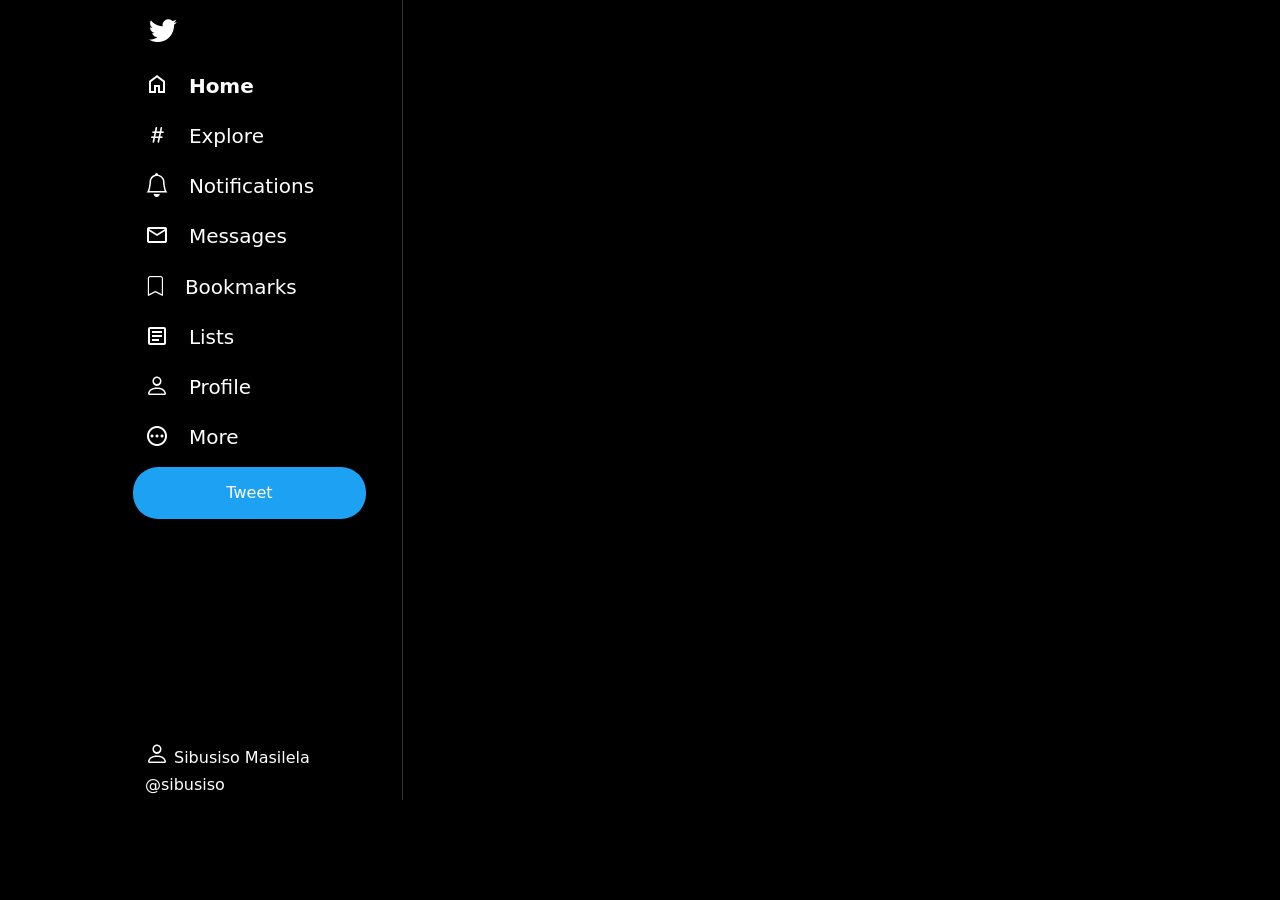
==== index.html @ d51c91fc "started with the header section" ====
<!doctype html>
<html lang="en">
  <head>
    <meta charset="UTF-8" />
    <meta name="viewport" content="width=device-width, initial-scale=1.0" />
    <title>Twitter Landing Page</title>
    <link
      href="https://cdn.jsdelivr.net/npm/bootstrap@5.3.8/dist/css/bootstrap.min.css"
      rel="stylesheet"
      integrity="sha384-sRIl4kxILFvY47J16cr9ZwB07vP4J8+LH7qKQnuqkuIAvNWLzeN8tE5YBujZqJLB"
      crossorigin="anonymous"
    />
    <link
      rel="stylesheet"
      href="https://cdn.jsdelivr.net/npm/bootstrap-icons@1.13.1/font/bootstrap-icons.min.css"
    />
    <link
      rel="stylesheet"
      href="https://fonts.googleapis.com/css2?family=Material+Symbols+Outlined:opsz,wght,FILL,GRAD@20..48,100..700,0..1,-50..200"
    />
    <link rel="stylesheet" href="styles.css" />
  </head>
  <body>
    <header class="d-flex flex-column align-items-end justify-content-between">
      <div class="side-bar-links">
        <div class="logo">
          <div class="logo-item px-3"><i class="fs-3 bi bi-twitter"></i></div>
        </div>
        <div class="sidebar-item">
          <span class="item fw-bold fs-5">
            <span class="material-symbols-outlined"> home </span>
            Home</span
          >
        </div>
        <div class="sidebar-item">
          <span class="item fs-5 fw-medium">
            <i class="fs-4 bi bi-hash"></i> Explore</span
          >
        </div>
        <div class="sidebar-item">
          <span class="item fs-5 fw-medium">
            <i class="fs-4 bi bi-bell"></i>
            Notifications</span
          >
        </div>
        <div class="sidebar-item">
          <span class="item fs-5 fw-medium">
            <span class="material-symbols-outlined"> mail </span> Messages</span
          >
        </div>
        <div class="sidebar-item">
          <span class="item fs-5 fw-medium">
            <i class="fs-5 bi bi-bookmark"></i>
            Bookmarks</span
          >
        </div>
        <div class="sidebar-item">
          <span class="item fs-5 fw-medium">
            <span class="material-symbols-outlined"> article </span> Lists</span
          >
        </div>
        <div class="sidebar-item">
          <span class="item fs-5 fw-medium">
            <i class="fs-4 bi bi-person"></i> Profile</span
          >
        </div>
        <div class="sidebar-item">
          <span class="item fs-5 fw-medium">
            <span class="material-symbols-outlined"> pending </span> More</span
          >
        </div>
        <div class="tweet d-flex align-items-center justify-content-center">
          <span class="fs-6 fw-medium">Tweet</span>
        </div>
      </div>
      <div class="profile">
        <div class="sidebar-footer d-flex flex-column mb-3">
          <span><i class="fs-4 bi bi-person"></i> Sibusiso Masilela</span>
          <p>@sibusiso</p>
        </div>
      </div>
    </header>
  </body>
</html>
---- styles.css ----
* {
  margin: 0;
  padding: 0;
  background-color: black;
  color: white;
}

header {
  width: 402.9px;
  height: 800px;
  border-right: 1px solid #2f3336;
  position: fixed;
  padding: 10px;
}

.logo {
  width: 259px;
}

.logo-item {
  height: 50.4px;
  width: 50.4px;
}

.side-bar-links {
  width: 259px;
}

.sidebar-item {
  height: 50.25px;
  display: flex;
  align-items: center;
}

.item {
  display: flex;
  align-items: center;
  gap: 20px;
  padding: 12px;
}

.material-symbols-outlined {
  height: 26.25px;
}

.tweet {
  height: 52px;
  width: 233.1px;
  background-color: rgb(29, 161, 242);
  color: white;
  border-radius: 25px;
  margin-top: 5px;
}

.tweet span {
  background-color: rgb(29, 161, 242);
}
.profile {
  width: 259px;
  height: 65.26px;
  padding: 12px;
}

.siderbar-footer {
  height: 50px;
  width: 259px;
}
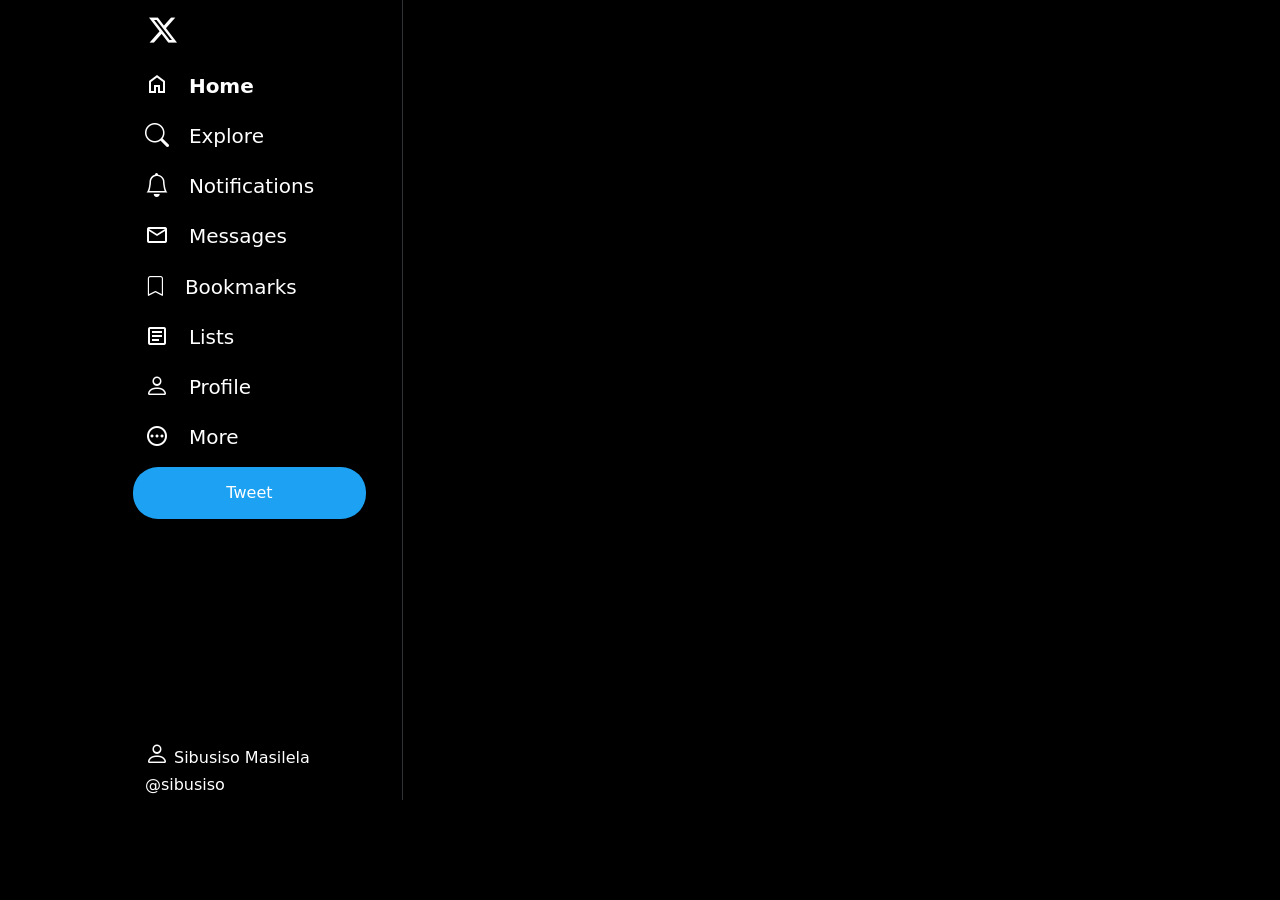
==== commit 1648186e: "added new icons" ====
--- a/index.html
+++ b/index.html
@@ -24,7 +24,7 @@
     <header class="d-flex flex-column align-items-end justify-content-between">
       <div class="side-bar-links">
         <div class="logo">
-          <div class="logo-item px-3"><i class="fs-3 bi bi-twitter"></i></div>
+          <div class="logo-item px-3"><i class="fs-3 bi bi-twitter-x"></i></i></div>
         </div>
         <div class="sidebar-item">
           <span class="item fw-bold fs-5">
@@ -34,7 +34,7 @@
         </div>
         <div class="sidebar-item">
           <span class="item fs-5 fw-medium">
-            <i class="fs-4 bi bi-hash"></i> Explore</span
+            <i class="fs-4 bi bi-search"></i> Explore</span
           >
         </div>
         <div class="sidebar-item">
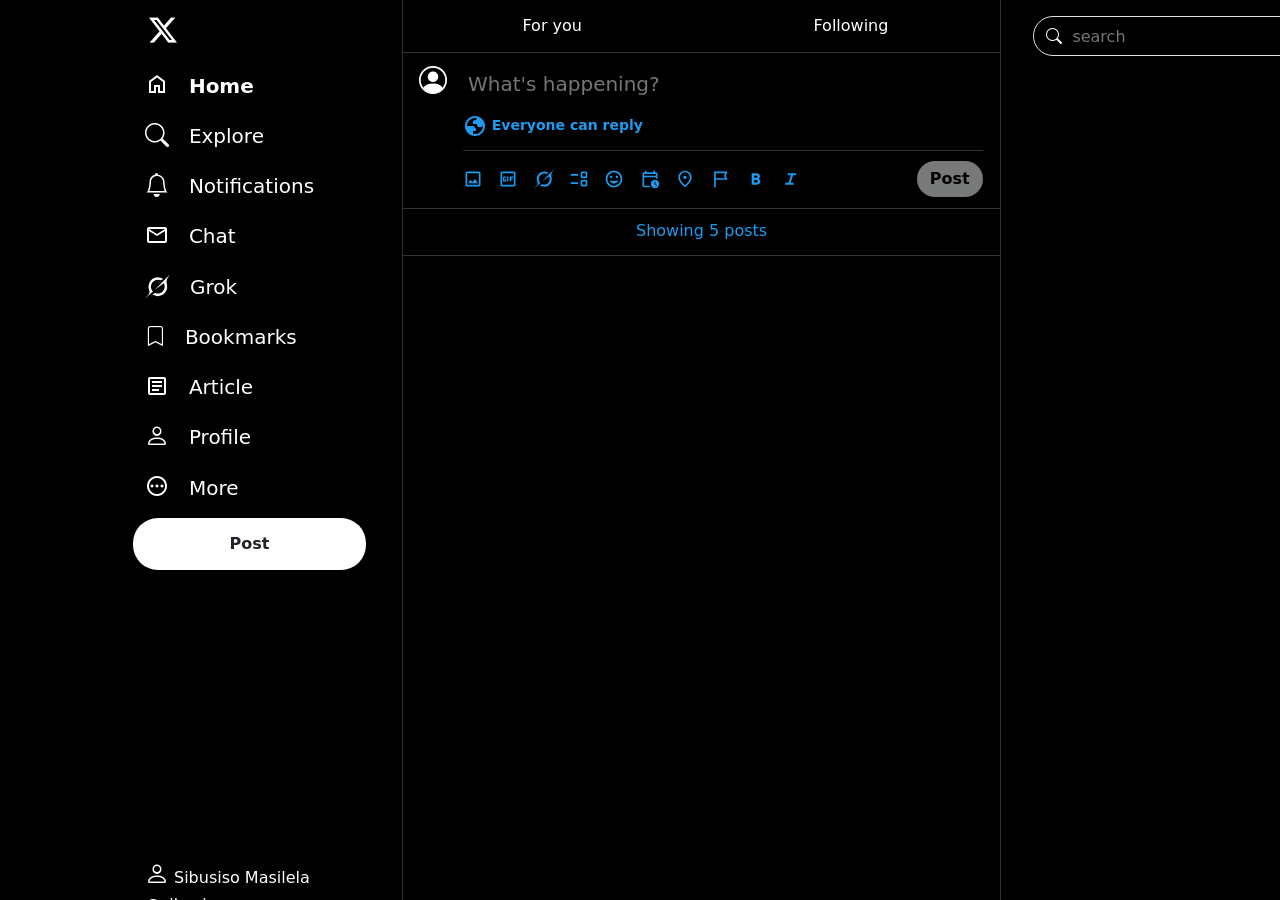
==== commit f9868fe4: "added main section" ====
--- a/index.html
+++ b/index.html
@@ -21,64 +21,177 @@
     <link rel="stylesheet" href="styles.css" />
   </head>
   <body>
-    <header class="d-flex flex-column align-items-end justify-content-between">
-      <div class="side-bar-links">
-        <div class="logo">
-          <div class="logo-item px-3"><i class="fs-3 bi bi-twitter-x"></i></i></div>
-        </div>
-        <div class="sidebar-item">
-          <span class="item fw-bold fs-5">
-            <span class="material-symbols-outlined"> home </span>
-            Home</span
-          >
-        </div>
-        <div class="sidebar-item">
-          <span class="item fs-5 fw-medium">
-            <i class="fs-4 bi bi-search"></i> Explore</span
-          >
-        </div>
-        <div class="sidebar-item">
-          <span class="item fs-5 fw-medium">
-            <i class="fs-4 bi bi-bell"></i>
-            Notifications</span
-          >
-        </div>
-        <div class="sidebar-item">
-          <span class="item fs-5 fw-medium">
-            <span class="material-symbols-outlined"> mail </span> Messages</span
-          >
-        </div>
-        <div class="sidebar-item">
-          <span class="item fs-5 fw-medium">
-            <i class="fs-5 bi bi-bookmark"></i>
-            Bookmarks</span
-          >
-        </div>
-        <div class="sidebar-item">
-          <span class="item fs-5 fw-medium">
-            <span class="material-symbols-outlined"> article </span> Lists</span
-          >
-        </div>
-        <div class="sidebar-item">
-          <span class="item fs-5 fw-medium">
-            <i class="fs-4 bi bi-person"></i> Profile</span
-          >
-        </div>
-        <div class="sidebar-item">
-          <span class="item fs-5 fw-medium">
-            <span class="material-symbols-outlined"> pending </span> More</span
-          >
-        </div>
-        <div class="tweet d-flex align-items-center justify-content-center">
-          <span class="fs-6 fw-medium">Tweet</span>
+    <div class="main-body">
+      <div
+        class="header d-flex flex-column align-items-end justify-content-between"
+      >
+        <div class="sidebar">
+          <div class="side-bar-links">
+            <div class="logo">
+              <div class="logo-item px-3">
+                <i class="fs-3 bi bi-twitter-x"></i>
+              </div>
+            </div>
+            <div class="sidebar-item">
+              <span class="item fw-bold fs-5">
+                <span class="material-symbols-outlined"> home </span>
+                Home</span
+              >
+            </div>
+            <div class="sidebar-item">
+              <span class="item fs-5 fw-medium">
+                <i class="fs-4 bi bi-search"></i> Explore</span
+              >
+            </div>
+            <div class="sidebar-item">
+              <span class="item fs-5 fw-medium">
+                <i class="fs-4 bi bi-bell"></i>
+                Notifications</span
+              >
+            </div>
+            <div class="sidebar-item">
+              <span class="item fs-5 fw-medium">
+                <span class="material-symbols-outlined"> mail </span> Chat</span
+              >
+            </div>
+            <div class="sidebar-item">
+              <span class="item fs-5 fw-medium">
+                <img src="assets/grok.svg" alt="grok" /> Grok</span
+              >
+            </div>
+            <div class="sidebar-item">
+              <span class="item fs-5 fw-medium">
+                <i class="fs-5 bi bi-bookmark"></i>
+                Bookmarks</span
+              >
+            </div>
+            <div class="sidebar-item">
+              <span class="item fs-5 fw-medium">
+                <span class="material-symbols-outlined"> article </span
+                >Article</span
+              >
+            </div>
+            <div class="sidebar-item">
+              <span class="item fs-5 fw-medium">
+                <i class="fs-4 bi bi-person"></i> Profile</span
+              >
+            </div>
+            <div class="sidebar-item">
+              <span class="item fs-5 fw-medium">
+                <span class="material-symbols-outlined"> pending </span>
+                More</span
+              >
+            </div>
+            <div
+              class="tweet bg-white d-flex align-items-center justify-content-center"
+            >
+              <span class="bg-white text-dark fs-6 fw-bold">Post</span>
+            </div>
+          </div>
+          <div class="profile">
+            <div class="sidebar-footer d-flex flex-column mb-3">
+              <span><i class="fs-4 bi bi-person"></i> Sibusiso Masilela</span>
+              <p>@sibusiso</p>
+            </div>
+          </div>
         </div>
       </div>
-      <div class="profile">
-        <div class="sidebar-footer d-flex flex-column mb-3">
-          <span><i class="fs-4 bi bi-person"></i> Sibusiso Masilela</span>
-          <p>@sibusiso</p>
+      <div class="main">
+        <div class="main-top">
+          <div class="top-left">
+            <span>For you</span>
+          </div>
+          <div class="top-right">
+            <span>Following</span>
+          </div>
+        </div>
+        <div class="post-message">
+          <span class="message-profile"
+            ><i class="fs-3 mx-3 my-2 bi bi-person-circle"></i
+          ></span>
+          <input
+            class="message my-1 fs-5 border border-0"
+            type="text"
+            placeholder="What's happening?"
+          />
+          <span class="fs-8 fw-bold globe"
+            ><img src="assets/globe.svg" alt="globe" /> Everyone can reply</span
+          >
+          <div
+            class="message-icons d-flex justify-content-space-between align-items-center"
+          >
+            <div
+              class="message-icon-item d-flex justify-content-space-between align-items-center"
+            >
+              <div class="message-icon">
+                <span class="icon fs-8"
+                  ><img src="assets/image.svg" alt="image"
+                /></span>
+              </div>
+              <div class="message-icon">
+                <span class="fs-8"><img src="assets/gif.svg" alt="gif" /></span>
+              </div>
+              <div class="message-icon">
+                <span class="fs-8"
+                  ><img src="assets/blue_grok.svg" alt="grok"
+                /></span>
+              </div>
+              <div class="message-icon">
+                <span class="fs-8"
+                  ><img src="assets/list.svg" alt="list"
+                /></span>
+              </div>
+              <div class="message-icon">
+                <span class="fs-8"
+                  ><img src="assets/mood.svg" alt="smile"
+                /></span>
+              </div>
+              <div class="message-icon">
+                <span class="fs-8"
+                  ><img src="assets/calendar_clock.svg" alt="calendar"
+                /></span>
+              </div>
+
+              <div class="message-icon">
+                <span class="fs-8"
+                  ><img src="assets/location.svg" alt="location"
+                /></span>
+              </div>
+              <div class="message-icon">
+                <span class="fs-8"
+                  ><img src="assets/flag.svg" alt="flag"
+                /></span>
+              </div>
+              <div class="message-icon">
+                <span class="fs-8"
+                  ><img src="assets/bold.svg" alt="bold"
+                /></span>
+              </div>
+              <div class="message-icon">
+                <span class="fs-8"
+                  ><img src="assets/italic.svg" alt="italic"
+                /></span>
+              </div>
+            </div>
+            <div class="btn-post-message">
+              <button
+                class="post text-black fw-bold border border-0 rounded-pill"
+              >
+                Post
+              </button>
+            </div>
+          </div>
+        </div>
+        <div class="num-post">
+          <p class="text-center text">Showing 5 posts</p>
         </div>
       </div>
-    </header>
+      <div class="footer">
+        <div class="searchbar border border-1 rounded-pill mx-3">
+          <span><i class="fs-6 bi bi-search"></i></span>
+          <input class="border-0" type="text" placeholder="search" />
+        </div>
+      </div>
+    </div>
   </body>
 </html>
--- a/styles.css
+++ b/styles.css
@@ -5,12 +5,35 @@
   color: white;
 }
 
-header {
+.main-body {
+  margin: 0;
+  min-height: 100vh;
+  background-color: black;
+  display: flex;
+  width: 100vw;
+}
+
+.header,
+.main,
+.footer {
+  flex: 0 0 auto;
+  min-height: 100vh;
+  box-sizing: border-box;
+}
+
+.header {
   width: 402.9px;
-  height: 800px;
   border-right: 1px solid #2f3336;
+  padding: 10px;
+  position: static;
+}
+
+.sidebar {
+  height: 100%;
   position: fixed;
-  padding: 10px;
+  display: flex;
+  flex-direction: column;
+  justify-content: space-between;
 }
 
 .logo {
@@ -39,6 +62,10 @@
   padding: 12px;
 }
 
+.item img {
+  height: 25px;
+}
+
 .material-symbols-outlined {
   height: 26.25px;
 }
@@ -46,15 +73,10 @@
 .tweet {
   height: 52px;
   width: 233.1px;
-  background-color: rgb(29, 161, 242);
-  color: white;
   border-radius: 25px;
   margin-top: 5px;
 }
 
-.tweet span {
-  background-color: rgb(29, 161, 242);
-}
 .profile {
   width: 259px;
   height: 65.26px;
@@ -65,3 +87,102 @@
   height: 50px;
   width: 259px;
 }
+/* Main */
+
+.main {
+  border-right: 1px solid #2f3336;
+  display: flex;
+  flex-direction: column;
+  color: white;
+  width: 598.4px;
+}
+
+.main-top {
+  display: flex;
+  height: 53px;
+  border-bottom: 1px solid #2f3336;
+}
+
+.top-left,
+.top-right {
+  width: 50%;
+  height: 100%;
+  display: flex;
+  justify-content: center;
+  align-items: center;
+  color: rgb(113, 118, 123);
+}
+
+.message {
+  height: 53px;
+  width: 515.2px;
+}
+
+.message-profile {
+  width: 40px;
+}
+
+.globe {
+  display: block;
+  width: 520px;
+  height: 36.8px;
+  font-size: 14px;
+  color: rgb(29, 155, 240);
+  margin-left: 60px;
+  border-bottom: 1px solid #2f3336;
+}
+
+.message-icons {
+  margin: 10px 0 3px 60px;
+  padding-bottom: 8px;
+  width: 520px;
+  display: flex;
+  justify-content: space-between;
+}
+
+.message-icon-item {
+  width: 65%;
+  display: flex;
+  justify-content: space-between;
+}
+
+.message-icon img {
+  height: 20px;
+}
+
+.post {
+  background-color: #787a7a;
+  width: 66.34px;
+  height: 36px;
+}
+
+.num-post {
+  width: 100%;
+  height: 48px;
+  color: rgb(29, 155, 240);
+  border-top: 1px solid #2f3336;
+  border-bottom: 1px solid #2f3336;
+}
+
+.text {
+  color: rgb(29, 155, 240);
+  padding-top: 10px;
+}
+.footer {
+  padding: 16px;
+  width: 350px;
+}
+
+.searchbar {
+  height: 40px;
+}
+
+.searchbar input {
+  height: 100%;
+}
+.searchbar span {
+  height: 1px;
+  margin-left: 12px;
+  margin-right: 5px;
+  padding-top: 5px;
+}
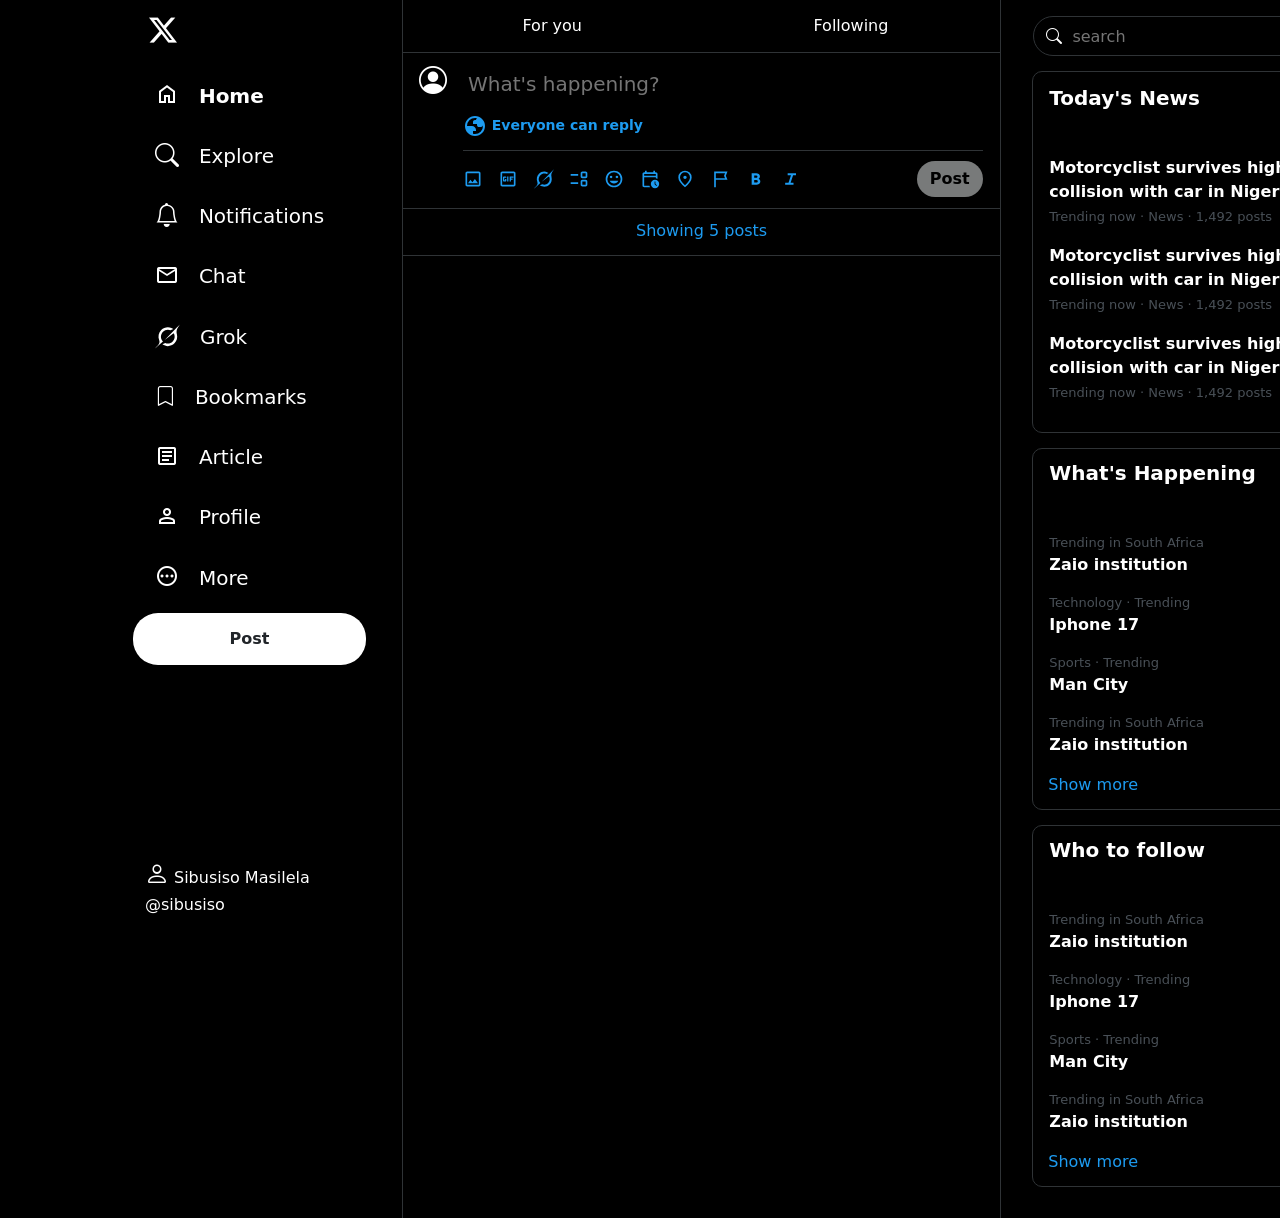
==== commit 825a6de9: "updated the foote section" ====
--- a/index.html
+++ b/index.html
@@ -33,51 +33,52 @@
               </div>
             </div>
             <div class="sidebar-item">
-              <span class="item fw-bold fs-5">
+              <span class="s-item item fw-bold fs-5">
                 <span class="material-symbols-outlined"> home </span>
                 Home</span
               >
             </div>
             <div class="sidebar-item">
-              <span class="item fs-5 fw-medium">
+              <span class="s-item item fs-5 fw-medium">
                 <i class="fs-4 bi bi-search"></i> Explore</span
               >
             </div>
             <div class="sidebar-item">
-              <span class="item fs-5 fw-medium">
+              <span class="s-item item fs-5 fw-medium">
                 <i class="fs-4 bi bi-bell"></i>
                 Notifications</span
               >
             </div>
             <div class="sidebar-item">
-              <span class="item fs-5 fw-medium">
+              <span class="s-item item fs-5 fw-medium">
                 <span class="material-symbols-outlined"> mail </span> Chat</span
               >
             </div>
             <div class="sidebar-item">
-              <span class="item fs-5 fw-medium">
+              <span class="s-item item fs-5 fw-medium">
                 <img src="assets/grok.svg" alt="grok" /> Grok</span
               >
             </div>
             <div class="sidebar-item">
-              <span class="item fs-5 fw-medium">
+              <span class="s-item item fs-5 fw-medium">
                 <i class="fs-5 bi bi-bookmark"></i>
                 Bookmarks</span
               >
             </div>
             <div class="sidebar-item">
-              <span class="item fs-5 fw-medium">
+              <span class="s-item item fs-5 fw-medium">
                 <span class="material-symbols-outlined"> article </span
                 >Article</span
               >
             </div>
             <div class="sidebar-item">
-              <span class="item fs-5 fw-medium">
-                <i class="fs-4 bi bi-person"></i> Profile</span
-              >
-            </div>
-            <div class="sidebar-item">
-              <span class="item fs-5 fw-medium">
+              <span class="s-item item fs-5 fw-medium">
+                <span class="material-symbols-outlined"> person </span>
+                Profile</span
+              >
+            </div>
+            <div class="sidebar-item">
+              <span class="s-item item fs-5 fw-medium">
                 <span class="material-symbols-outlined"> pending </span>
                 More</span
               >
@@ -187,9 +188,164 @@
         </div>
       </div>
       <div class="footer">
-        <div class="searchbar border border-1 rounded-pill mx-3">
+        <div class="searchbar rounded-pill mx-3">
           <span><i class="fs-6 bi bi-search"></i></span>
           <input class="border-0" type="text" placeholder="search" />
+        </div>
+        <div class="today-news">
+          <div class="news-title">
+            <span>
+              <h5 class="fw-bold">Today's News</h5>
+              <i class="fs-4 bi bi-x"></i
+            ></span>
+          </div>
+          <div class="news">
+            <div class="n-title">
+              <span class="fw-bold fs-7"
+                >Motorcyclist survives high-speed collision with car in
+                Nigeria</span
+              >
+            </div>
+            <div class="n-details">
+              <span class="small-detail text-dark-emphasis"
+                >Trending now · News · 1,492 posts</span
+              >
+            </div>
+          </div>
+          <div class="news">
+            <div class="n-title">
+              <span class="fw-bold fs-7"
+                >Motorcyclist survives high-speed collision with car in
+                Nigeria</span
+              >
+            </div>
+            <div class="n-details">
+              <span class="small-detail text-dark-emphasis"
+                >Trending now · News · 1,492 posts</span
+              >
+            </div>
+          </div>
+          <div class="news">
+            <div class="n-title">
+              <span class="fw-bold fs-7"
+                >Motorcyclist survives high-speed collision with car in
+                Nigeria</span
+              >
+            </div>
+            <div class="n-details">
+              <span class="small-detail text-dark-emphasis"
+                >Trending now · News · 1,492 posts</span
+              >
+            </div>
+          </div>
+        </div>
+        <div class="whats-happening today-news">
+          <div class="news-title">
+            <span>
+              <h5 class="fw-bold">What's Happening</h5>
+            </span>
+          </div>
+          <div class="news">
+            <div class="n-details w-details">
+              <span class="small-detail text-dark-emphasis"
+                >Trending in South Africa</span
+              >
+              <img src="assets/dots.svg" alt="dots" />
+            </div>
+            <div class="n-title">
+              <span class="fw-bold fs-7">Zaio institution</span>
+            </div>
+          </div>
+          <div class="news">
+            <div class="n-details w-details">
+              <span class="small-detail text-dark-emphasis"
+                >Technology · Trending</span
+              >
+              <img src="assets/dots.svg" alt="dots" />
+            </div>
+            <div class="n-title">
+              <span class="fw-bold fs-7">Iphone 17</span>
+            </div>
+          </div>
+          <div class="news">
+            <div class="n-details w-details">
+              <span class="small-detail text-dark-emphasis"
+                >Sports · Trending</span
+              >
+              <img src="assets/dots.svg" alt="dots" />
+            </div>
+            <div class="n-title">
+              <span class="fw-bold fs-7">Man City</span>
+            </div>
+          </div>
+          <div class="news">
+            <div class="n-details w-details">
+              <span class="small-detail text-dark-emphasis"
+                >Trending in South Africa</span
+              >
+              <img src="assets/dots.svg" alt="dots" />
+            </div>
+            <div class="n-title">
+              <span class="fw-bold fs-7">Zaio institution</span>
+            </div>
+          </div>
+          <div class="show-more">
+            <span>Show more</span>
+          </div>
+        </div>
+        <div class="who-to-follow today-news">
+          <div class="news-title">
+            <span>
+              <h5 class="fw-bold">Who to follow</h5>
+            </span>
+          </div>
+          <div class="news">
+            <div class="n-details w-details">
+              <span class="small-detail text-dark-emphasis"
+                >Trending in South Africa</span
+              >
+              <img src="assets/dots.svg" alt="dots" />
+            </div>
+            <div class="n-title">
+              <span class="fw-bold fs-7">Zaio institution</span>
+            </div>
+          </div>
+          <div class="news">
+            <div class="n-details w-details">
+              <span class="small-detail text-dark-emphasis"
+                >Technology · Trending</span
+              >
+              <img src="assets/dots.svg" alt="dots" />
+            </div>
+            <div class="n-title">
+              <span class="fw-bold fs-7">Iphone 17</span>
+            </div>
+          </div>
+          <div class="news">
+            <div class="n-details w-details">
+              <span class="small-detail text-dark-emphasis"
+                >Sports · Trending</span
+              >
+              <img src="assets/dots.svg" alt="dots" />
+            </div>
+            <div class="n-title">
+              <span class="fw-bold fs-7">Man City</span>
+            </div>
+          </div>
+          <div class="news">
+            <div class="n-details w-details">
+              <span class="small-detail text-dark-emphasis"
+                >Trending in South Africa</span
+              >
+              <img src="assets/dots.svg" alt="dots" />
+            </div>
+            <div class="n-title">
+              <span class="fw-bold fs-7">Zaio institution</span>
+            </div>
+          </div>
+          <div class="show-more">
+            <span>Show more</span>
+          </div>
         </div>
       </div>
     </div>
--- a/styles.css
+++ b/styles.css
@@ -51,8 +51,21 @@
 
 .sidebar-item {
   height: 50.25px;
-  display: flex;
-  align-items: center;
+  width: 259px;
+  display: flex;
+  align-items: center;
+  margin: 10px;
+  cursor: pointer;
+}
+
+/* .sidebar-item .s-item {
+  width: 100%;
+} */
+
+.s-item:hover {
+  background-color: rgba(255, 255, 255, 0.1);
+  border-radius: 25px;
+  opacity: 10;
 }
 
 .item {
@@ -68,6 +81,7 @@
 
 .material-symbols-outlined {
   height: 26.25px;
+  width: 24px;
 }
 
 .tweet {
@@ -75,6 +89,11 @@
   width: 233.1px;
   border-radius: 25px;
   margin-top: 5px;
+  cursor: pointer;
+}
+
+.tweet:hover {
+  background-color: rgba(0, 0, 0, 0.05);
 }
 
 .profile {
@@ -101,6 +120,8 @@
   display: flex;
   height: 53px;
   border-bottom: 1px solid #2f3336;
+  position: sticky;
+  top: 0;
 }
 
 .top-left,
@@ -175,10 +196,15 @@
 
 .searchbar {
   height: 40px;
+  width: 346.8px;
+  border: 1px solid #2f3336;
+  position: sticky;
+  top: 0;
 }
 
 .searchbar input {
   height: 100%;
+  width: 80%;
 }
 .searchbar span {
   height: 1px;
@@ -186,3 +212,49 @@
   margin-right: 5px;
   padding-top: 5px;
 }
+
+.today-news {
+  width: 348.8px;
+  height: 362px;
+  border: 1px solid #2f3336;
+  border-radius: 10px;
+  margin: 15px;
+}
+
+.news-title {
+  margin: 12px 16px;
+  width: 310px;
+  height: 56px;
+}
+
+.news-title span {
+  display: flex;
+  align-items: center;
+  justify-content: space-between;
+}
+
+.news {
+  margin: 16px;
+}
+
+.small-detail {
+  font-size: 13px;
+}
+
+.w-details {
+  display: flex;
+  justify-content: space-between;
+  color: grey;
+}
+
+.w-details img {
+  height: 20px;
+}
+
+.show-more {
+  margin: 15px;
+}
+
+.show-more span {
+  color: rgb(29, 155, 240);
+}
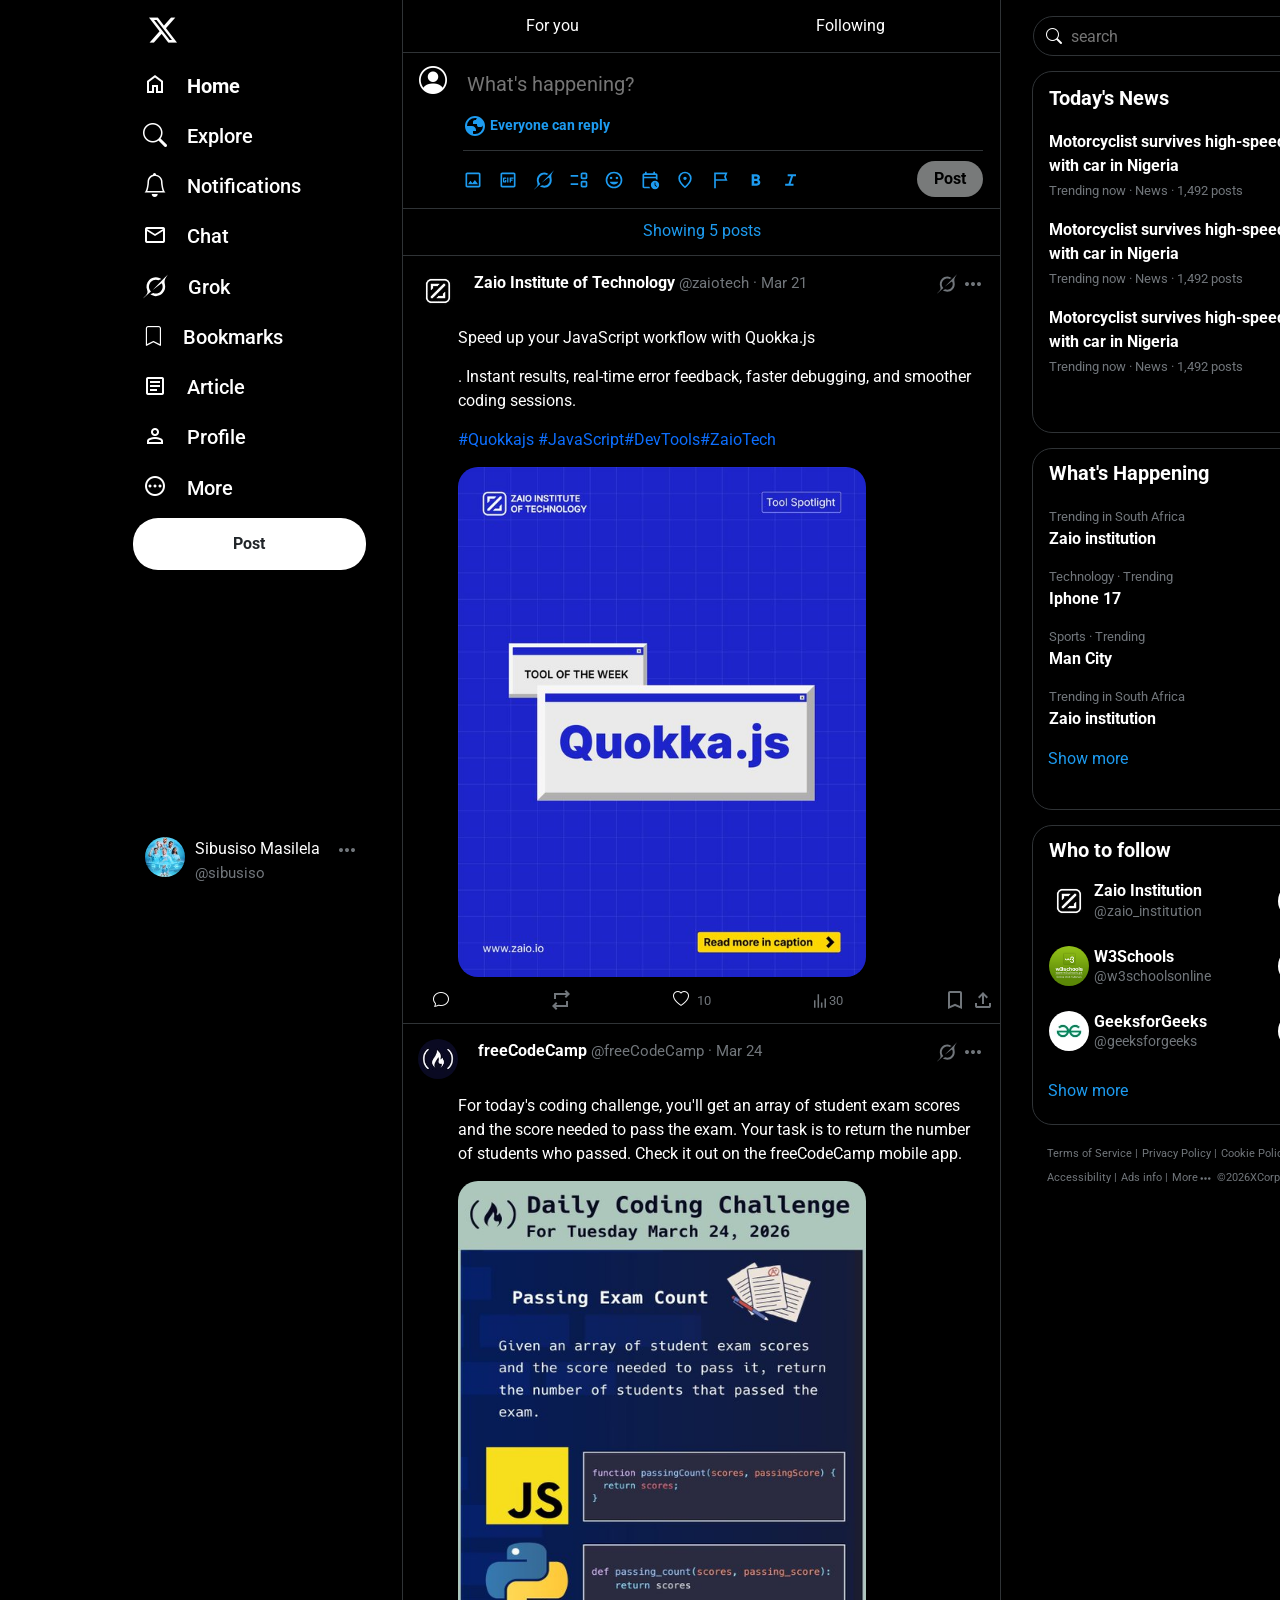
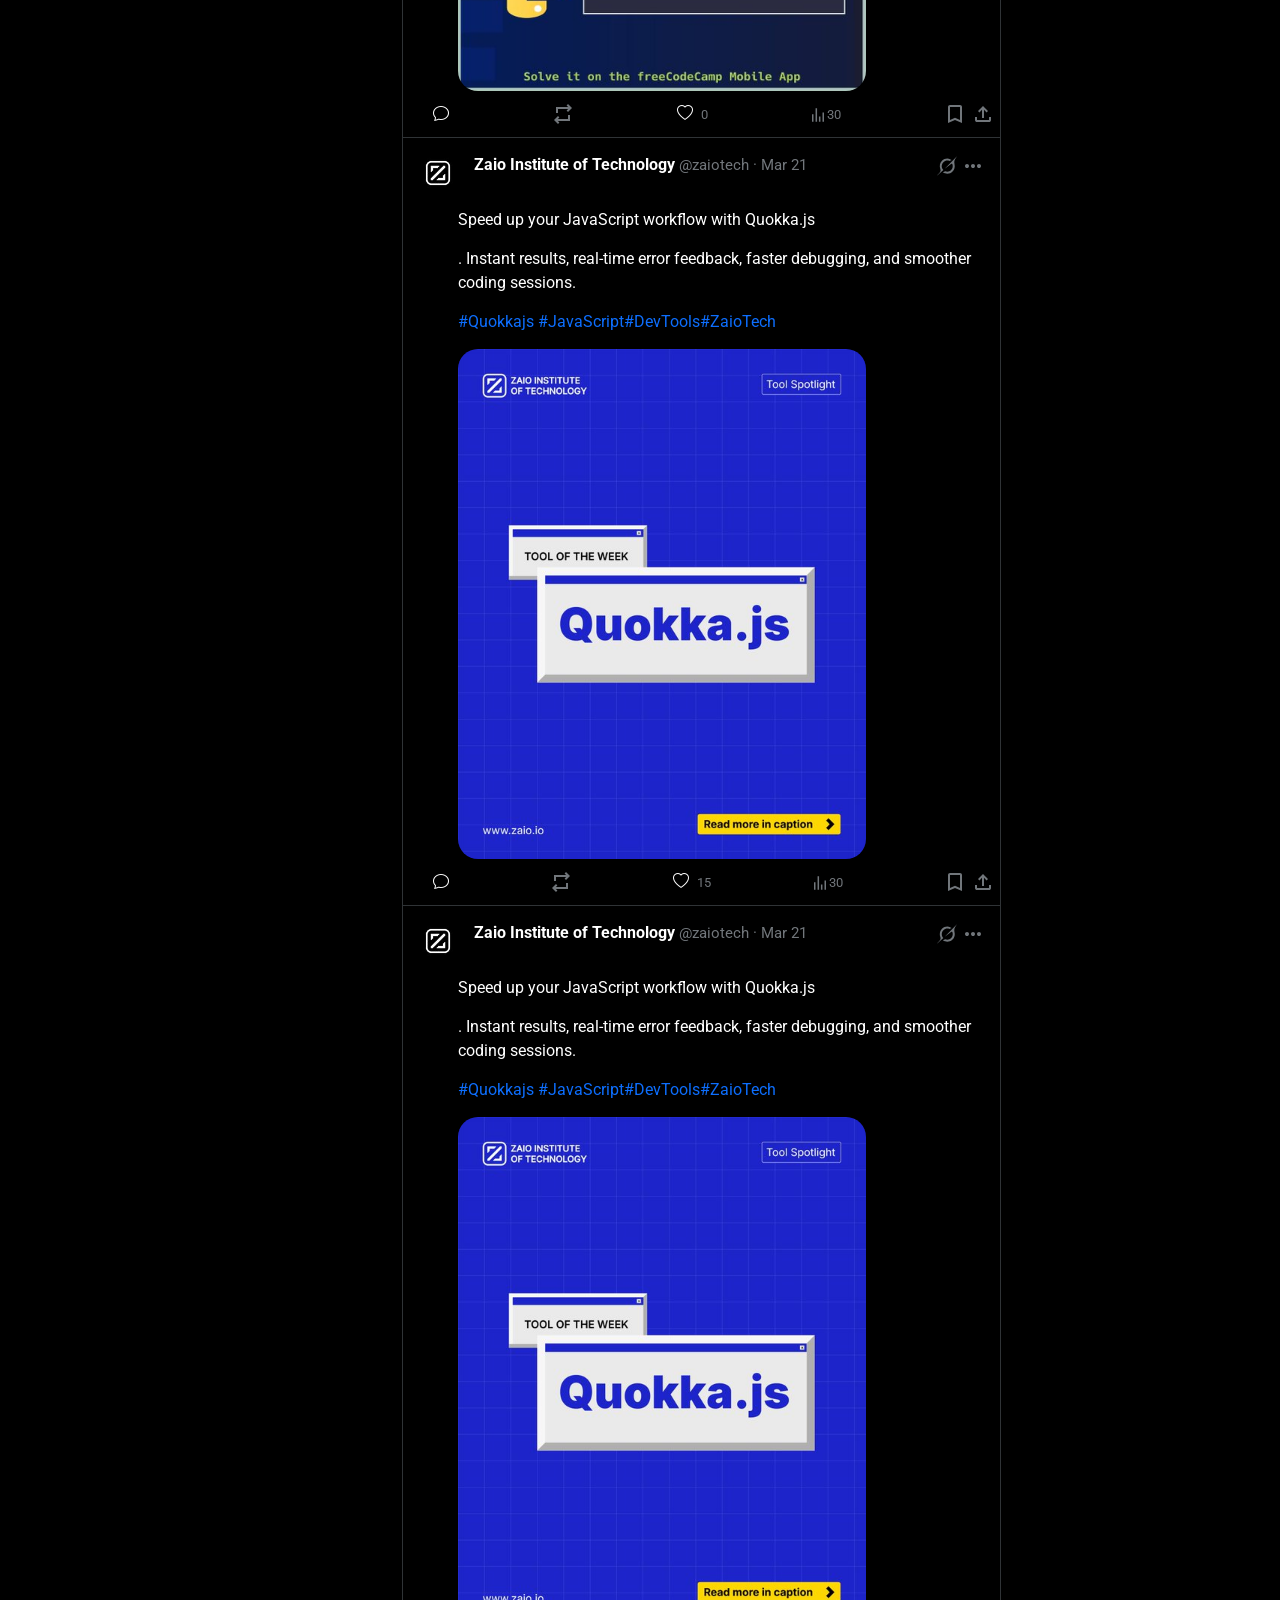
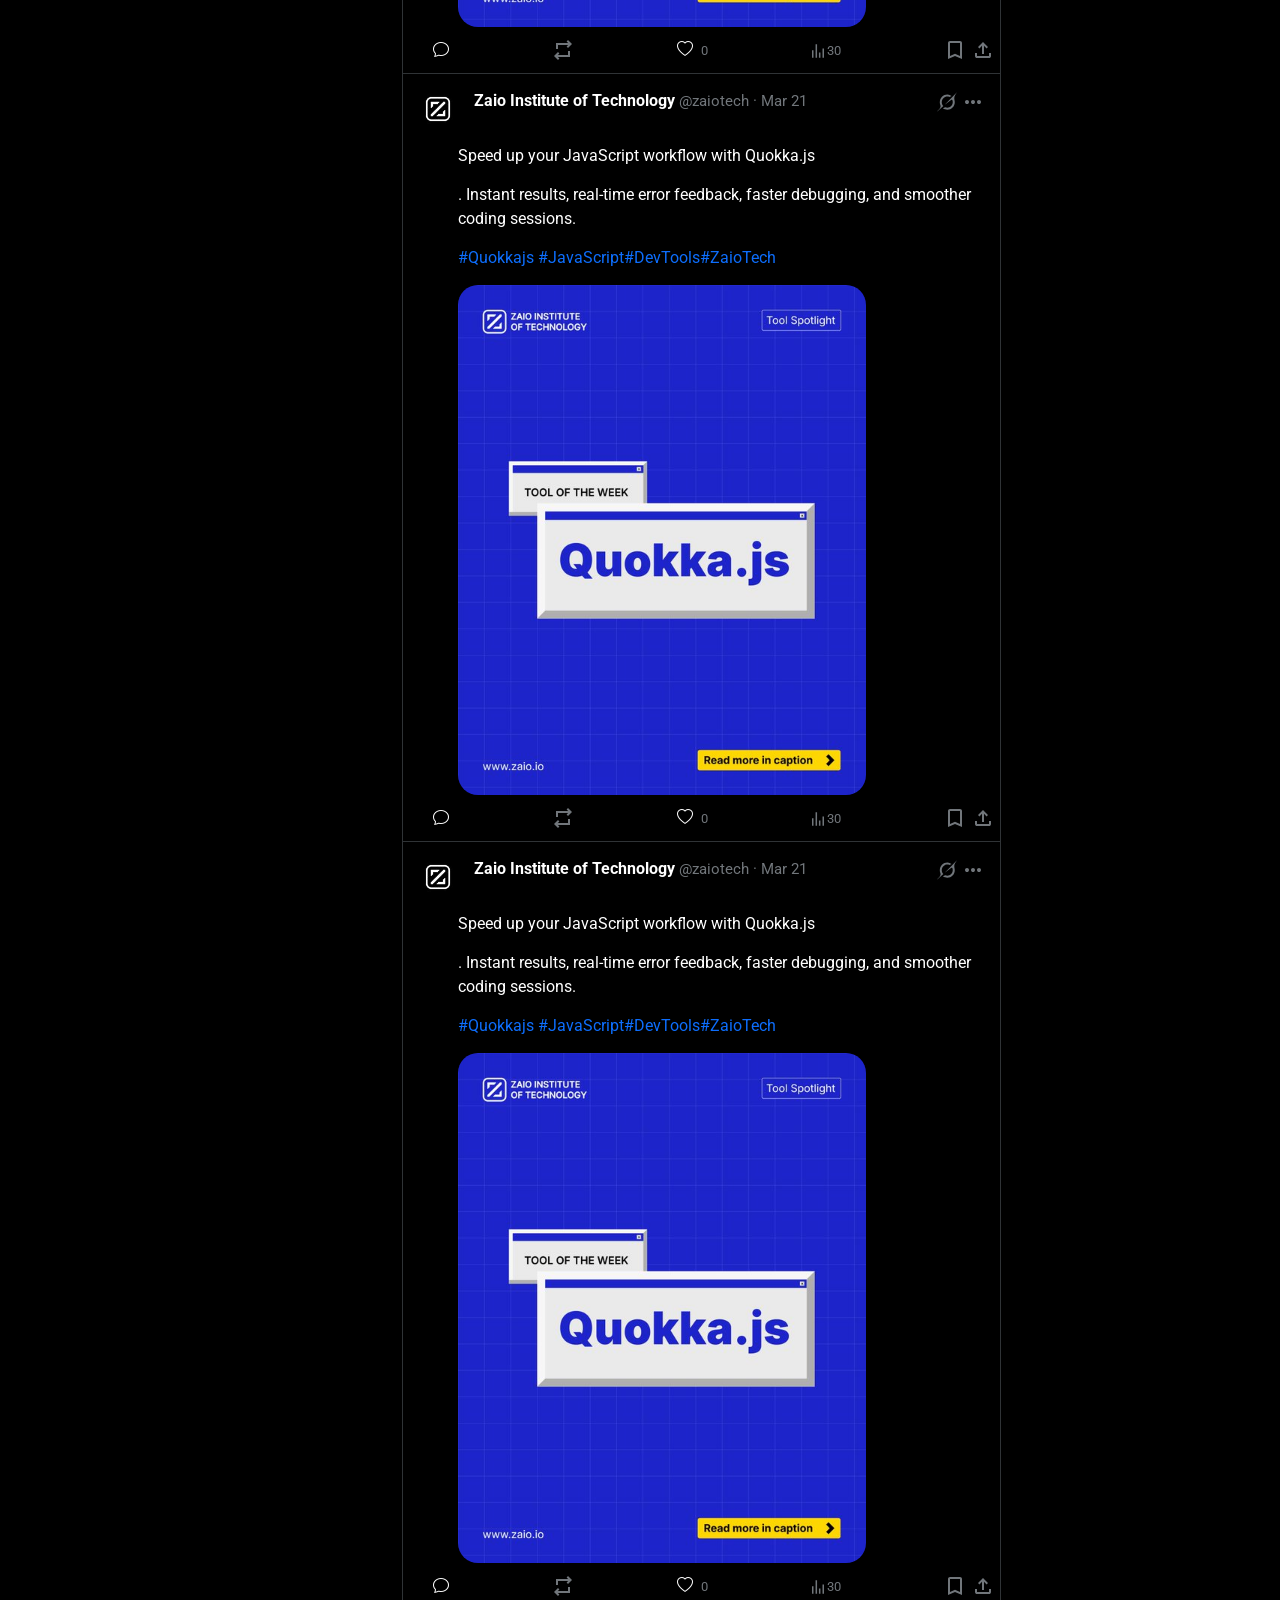
==== commit e8f729c6: "added the post sections and explore section" ====
--- a/index.html
+++ b/index.html
@@ -39,8 +39,11 @@
               >
             </div>
             <div class="sidebar-item">
-              <span class="s-item item fs-5 fw-medium">
-                <i class="fs-4 bi bi-search"></i> Explore</span
+              <a
+                href="explore.html"
+                class="s-item item fs-5 fw-medium text-decoration-none text-white"
+              >
+                <i class="fs-4 bi bi-search"></i> Explore</a
               >
             </div>
             <div class="sidebar-item">
@@ -90,9 +93,17 @@
             </div>
           </div>
           <div class="profile">
-            <div class="sidebar-footer d-flex flex-column mb-3">
-              <span><i class="fs-4 bi bi-person"></i> Sibusiso Masilela</span>
-              <p>@sibusiso</p>
+            <div class="sidebar-footer d-flex mb-3">
+              <div class="header-footer-img">
+                <span><img src="assets/myProfile.png" alt="my profile" /></span>
+              </div>
+              <div class="header-footer-profile">
+                <span>Sibusiso Masilela</span>
+                <span class="header-profile-email">@sibusiso</span>
+              </div>
+              <div class="header-footer-icon">
+                <span><img src="assets/dots.svg" alt="dots" /></span>
+              </div>
             </div>
           </div>
         </div>
@@ -186,6 +197,374 @@
         <div class="num-post">
           <p class="text-center text">Showing 5 posts</p>
         </div>
+        <div class="posts">
+          <div class="x-post">
+            <div class="x-post-profile">
+              <div class="x-post-profile-img">
+                <img src="assets/zaio.png" alt="zaio" />
+              </div>
+              <div class="x-post-profile-details">
+                <span class="x-post-title fw-bold"
+                  >Zaio Institute of Technology</span
+                >
+                <span class="x-post-date">@zaiotech · Mar 21</span>
+              </div>
+              <div class="x-icons">
+                <span class="grey_grok"
+                  ><img src="assets/grey_grok.svg" alt="grey_grok"
+                /></span>
+                <span><img src="assets/dots.svg" alt="dots" /></span>
+              </div>
+            </div>
+            <div class="x-post-details">
+              <span>Speed up your JavaScript workflow with Quokka.js</span>
+              <span
+                >. Instant results, real-time error feedback, faster debugging,
+                and smoother coding sessions.
+              </span>
+              <span
+                ><a class="text-decoration-none" href="#">#Quokkajs</a>
+                <a class="text-decoration-none" href="#">#JavaScript</a
+                ><a class="text-decoration-none" href="#">#DevTools</a
+                ><a class="text-decoration-none" href="#">#ZaioTech</a></span
+              >
+              <div class="post-details-pics">
+                <img src="assets/zaio-post.png" alt="zaio-post" />
+              </div>
+            </div>
+            <div class="post-footer">
+              <div class="footer-icon">
+                <span><i class="bi bi-chat"></i></span>
+              </div>
+              <div class="footer-icon">
+                <span><img src="assets/repeat.svg" alt="repeat" /></span>
+              </div>
+              <div class="footer-icon">
+                <span><i class="bi bi-heart"></i></span>
+                <span class="like-count">10</span>
+              </div>
+              <div class="footer-icon">
+                <span class="num-impression"
+                  ><img
+                    class="impression"
+                    src="assets/impression.svg"
+                    alt="impression"
+                  />30</span
+                >
+              </div>
+              <div class="footer-icon">
+                <span
+                  ><img src="assets/grey_bookmark.svg" alt="grey_bookmark"
+                /></span>
+                <span><img src="assets/upload.svg" alt="upload" /></span>
+              </div>
+            </div>
+          </div>
+          <div class="x-post">
+            <div class="x-post-profile">
+              <div class="x-post-profile-img">
+                <img src="assets/freeCodeCamp.png" alt="freeCodeCamp" />
+              </div>
+              <div class="x-post-profile-details codeCamp">
+                <span class="x-post-title fw-bold">freeCodeCamp</span>
+                <span class="x-post-date">@freeCodeCamp · Mar 24</span>
+              </div>
+              <div class="x-icons">
+                <span class="grey_grok"
+                  ><img src="assets/grey_grok.svg" alt="grey_grok"
+                /></span>
+                <span><img src="assets/dots.svg" alt="dots" /></span>
+              </div>
+            </div>
+            <div class="x-post-details">
+              <span
+                >For today's coding challenge, you'll get an array of student
+                exam scores and the score needed to pass the exam. Your task is
+                to return the number of students who passed. Check it out on the
+                freeCodeCamp mobile app.
+              </span>
+
+              <div class="post-details-pics">
+                <img src="assets/codeCampPost.png" alt="codeCampPost" />
+              </div>
+            </div>
+            <div class="post-footer">
+              <div class="footer-icon">
+                <span><i class="bi bi-chat"></i></span>
+              </div>
+              <div class="footer-icon">
+                <span><img src="assets/repeat.svg" alt="repeat" /></span>
+              </div>
+              <div class="footer-icon">
+                <span><i class="bi bi-heart"></i></span>
+                <span class="like-count">0</span>
+              </div>
+              <div class="footer-icon">
+                <span class="num-impression"
+                  ><img
+                    class="impression"
+                    src="assets/impression.svg"
+                    alt="impression"
+                  />30</span
+                >
+              </div>
+              <div class="footer-icon">
+                <span
+                  ><img src="assets/grey_bookmark.svg" alt="grey_bookmark"
+                /></span>
+                <span><img src="assets/upload.svg" alt="upload" /></span>
+              </div>
+            </div>
+          </div>
+          <div class="x-post">
+            <div class="x-post-profile">
+              <div class="x-post-profile-img">
+                <img src="assets/zaio.png" alt="zaio" />
+              </div>
+              <div class="x-post-profile-details">
+                <span class="x-post-title fw-bold"
+                  >Zaio Institute of Technology</span
+                >
+                <span class="x-post-date">@zaiotech · Mar 21</span>
+              </div>
+              <div class="x-icons">
+                <span class="grey_grok"
+                  ><img src="assets/grey_grok.svg" alt="grey_grok"
+                /></span>
+                <span><img src="assets/dots.svg" alt="dots" /></span>
+              </div>
+            </div>
+            <div class="x-post-details">
+              <span>Speed up your JavaScript workflow with Quokka.js</span>
+              <span
+                >. Instant results, real-time error feedback, faster debugging,
+                and smoother coding sessions.
+              </span>
+              <span
+                ><a class="text-decoration-none" href="#">#Quokkajs</a>
+                <a class="text-decoration-none" href="#">#JavaScript</a
+                ><a class="text-decoration-none" href="#">#DevTools</a
+                ><a class="text-decoration-none" href="#">#ZaioTech</a></span
+              >
+              <div class="post-details-pics">
+                <img src="assets/zaio-post.png" alt="zaio-post" />
+              </div>
+            </div>
+            <div class="post-footer">
+              <div class="footer-icon">
+                <span><i class="bi bi-chat"></i></span>
+              </div>
+              <div class="footer-icon">
+                <span><img src="assets/repeat.svg" alt="repeat" /></span>
+              </div>
+              <div class="footer-icon">
+                <span><i class="bi bi-heart"></i></span>
+                <span class="like-count">15</span>
+              </div>
+              <div class="footer-icon">
+                <span class="num-impression"
+                  ><img
+                    class="impression"
+                    src="assets/impression.svg"
+                    alt="impression"
+                  />30</span
+                >
+              </div>
+              <div class="footer-icon">
+                <span
+                  ><img src="assets/grey_bookmark.svg" alt="grey_bookmark"
+                /></span>
+                <span><img src="assets/upload.svg" alt="upload" /></span>
+              </div>
+            </div>
+          </div>
+          <div class="x-post">
+            <div class="x-post-profile">
+              <div class="x-post-profile-img">
+                <img src="assets/zaio.png" alt="zaio" />
+              </div>
+              <div class="x-post-profile-details">
+                <span class="x-post-title fw-bold"
+                  >Zaio Institute of Technology</span
+                >
+                <span class="x-post-date">@zaiotech · Mar 21</span>
+              </div>
+              <div class="x-icons">
+                <span class="grey_grok"
+                  ><img src="assets/grey_grok.svg" alt="grey_grok"
+                /></span>
+                <span><img src="assets/dots.svg" alt="dots" /></span>
+              </div>
+            </div>
+            <div class="x-post-details">
+              <span>Speed up your JavaScript workflow with Quokka.js</span>
+              <span
+                >. Instant results, real-time error feedback, faster debugging,
+                and smoother coding sessions.
+              </span>
+              <span
+                ><a class="text-decoration-none" href="#">#Quokkajs</a>
+                <a class="text-decoration-none" href="#">#JavaScript</a
+                ><a class="text-decoration-none" href="#">#DevTools</a
+                ><a class="text-decoration-none" href="#">#ZaioTech</a></span
+              >
+              <div class="post-details-pics">
+                <img src="assets/zaio-post.png" alt="zaio-post" />
+              </div>
+            </div>
+            <div class="post-footer">
+              <div class="footer-icon">
+                <span><i class="bi bi-chat"></i></span>
+              </div>
+              <div class="footer-icon">
+                <span><img src="assets/repeat.svg" alt="repeat" /></span>
+              </div>
+              <div class="footer-icon">
+                <span><i class="bi bi-heart"></i></span>
+                <span class="like-count">0</span>
+              </div>
+              <div class="footer-icon">
+                <span class="num-impression"
+                  ><img
+                    class="impression"
+                    src="assets/impression.svg"
+                    alt="impression"
+                  />30</span
+                >
+              </div>
+              <div class="footer-icon">
+                <span
+                  ><img src="assets/grey_bookmark.svg" alt="grey_bookmark"
+                /></span>
+                <span><img src="assets/upload.svg" alt="upload" /></span>
+              </div>
+            </div>
+          </div>
+          <div class="x-post">
+            <div class="x-post-profile">
+              <div class="x-post-profile-img">
+                <img src="assets/zaio.png" alt="zaio" />
+              </div>
+              <div class="x-post-profile-details">
+                <span class="x-post-title fw-bold"
+                  >Zaio Institute of Technology</span
+                >
+                <span class="x-post-date">@zaiotech · Mar 21</span>
+              </div>
+              <div class="x-icons">
+                <span class="grey_grok"
+                  ><img src="assets/grey_grok.svg" alt="grey_grok"
+                /></span>
+                <span><img src="assets/dots.svg" alt="dots" /></span>
+              </div>
+            </div>
+            <div class="x-post-details">
+              <span>Speed up your JavaScript workflow with Quokka.js</span>
+              <span
+                >. Instant results, real-time error feedback, faster debugging,
+                and smoother coding sessions.
+              </span>
+              <span
+                ><a class="text-decoration-none" href="#">#Quokkajs</a>
+                <a class="text-decoration-none" href="#">#JavaScript</a
+                ><a class="text-decoration-none" href="#">#DevTools</a
+                ><a class="text-decoration-none" href="#">#ZaioTech</a></span
+              >
+              <div class="post-details-pics">
+                <img src="assets/zaio-post.png" alt="zaio-post" />
+              </div>
+            </div>
+            <div class="post-footer">
+              <div class="footer-icon">
+                <span><i class="bi bi-chat"></i></span>
+              </div>
+              <div class="footer-icon">
+                <span><img src="assets/repeat.svg" alt="repeat" /></span>
+              </div>
+              <div class="footer-icon">
+                <span><i class="bi bi-heart"></i></span>
+                <span class="like-count">0</span>
+              </div>
+              <div class="footer-icon">
+                <span class="num-impression"
+                  ><img
+                    class="impression"
+                    src="assets/impression.svg"
+                    alt="impression"
+                  />30</span
+                >
+              </div>
+              <div class="footer-icon">
+                <span
+                  ><img src="assets/grey_bookmark.svg" alt="grey_bookmark"
+                /></span>
+                <span><img src="assets/upload.svg" alt="upload" /></span>
+              </div>
+            </div>
+          </div>
+          <div class="x-post">
+            <div class="x-post-profile">
+              <div class="x-post-profile-img">
+                <img src="assets/zaio.png" alt="zaio" />
+              </div>
+              <div class="x-post-profile-details">
+                <span class="x-post-title fw-bold"
+                  >Zaio Institute of Technology</span
+                >
+                <span class="x-post-date">@zaiotech · Mar 21</span>
+              </div>
+              <div class="x-icons">
+                <span class="grey_grok"
+                  ><img src="assets/grey_grok.svg" alt="grey_grok"
+                /></span>
+                <span><img src="assets/dots.svg" alt="dots" /></span>
+              </div>
+            </div>
+            <div class="x-post-details">
+              <span>Speed up your JavaScript workflow with Quokka.js</span>
+              <span
+                >. Instant results, real-time error feedback, faster debugging,
+                and smoother coding sessions.
+              </span>
+              <span
+                ><a class="text-decoration-none" href="#">#Quokkajs</a>
+                <a class="text-decoration-none" href="#">#JavaScript</a
+                ><a class="text-decoration-none" href="#">#DevTools</a
+                ><a class="text-decoration-none" href="#">#ZaioTech</a></span
+              >
+              <div class="post-details-pics">
+                <img src="assets/zaio-post.png" alt="zaio-post" />
+              </div>
+            </div>
+            <div class="post-footer">
+              <div class="footer-icon">
+                <span><i class="bi bi-chat"></i></span>
+              </div>
+              <div class="footer-icon">
+                <span><img src="assets/repeat.svg" alt="repeat" /></span>
+              </div>
+              <div class="footer-icon">
+                <span><i class="bi bi-heart"></i></span>
+                <span class="like-count">0</span>
+              </div>
+              <div class="footer-icon">
+                <span class="num-impression"
+                  ><img
+                    class="impression"
+                    src="assets/impression.svg"
+                    alt="impression"
+                  />30</span
+                >
+              </div>
+              <div class="footer-icon">
+                <span
+                  ><img src="assets/grey_bookmark.svg" alt="grey_bookmark"
+                /></span>
+                <span><img src="assets/upload.svg" alt="upload" /></span>
+              </div>
+            </div>
+          </div>
+        </div>
       </div>
       <div class="footer">
         <div class="searchbar rounded-pill mx-3">
@@ -207,7 +586,7 @@
               >
             </div>
             <div class="n-details">
-              <span class="small-detail text-dark-emphasis"
+              <span class="small-detail"
                 >Trending now · News · 1,492 posts</span
               >
             </div>
@@ -220,7 +599,7 @@
               >
             </div>
             <div class="n-details">
-              <span class="small-detail text-dark-emphasis"
+              <span class="small-detail"
                 >Trending now · News · 1,492 posts</span
               >
             </div>
@@ -233,121 +612,140 @@
               >
             </div>
             <div class="n-details">
-              <span class="small-detail text-dark-emphasis"
+              <span class="small-detail"
                 >Trending now · News · 1,492 posts</span
               >
             </div>
           </div>
         </div>
-        <div class="whats-happening today-news">
-          <div class="news-title">
-            <span>
-              <h5 class="fw-bold">What's Happening</h5>
-            </span>
-          </div>
-          <div class="news">
-            <div class="n-details w-details">
-              <span class="small-detail text-dark-emphasis"
-                >Trending in South Africa</span
-              >
-              <img src="assets/dots.svg" alt="dots" />
-            </div>
-            <div class="n-title">
-              <span class="fw-bold fs-7">Zaio institution</span>
-            </div>
-          </div>
-          <div class="news">
-            <div class="n-details w-details">
-              <span class="small-detail text-dark-emphasis"
-                >Technology · Trending</span
-              >
-              <img src="assets/dots.svg" alt="dots" />
-            </div>
-            <div class="n-title">
-              <span class="fw-bold fs-7">Iphone 17</span>
-            </div>
-          </div>
-          <div class="news">
-            <div class="n-details w-details">
-              <span class="small-detail text-dark-emphasis"
-                >Sports · Trending</span
-              >
-              <img src="assets/dots.svg" alt="dots" />
-            </div>
-            <div class="n-title">
-              <span class="fw-bold fs-7">Man City</span>
-            </div>
-          </div>
-          <div class="news">
-            <div class="n-details w-details">
-              <span class="small-detail text-dark-emphasis"
-                >Trending in South Africa</span
-              >
-              <img src="assets/dots.svg" alt="dots" />
-            </div>
-            <div class="n-title">
-              <span class="fw-bold fs-7">Zaio institution</span>
-            </div>
-          </div>
-          <div class="show-more">
-            <span>Show more</span>
-          </div>
-        </div>
-        <div class="who-to-follow today-news">
-          <div class="news-title">
-            <span>
-              <h5 class="fw-bold">Who to follow</h5>
-            </span>
-          </div>
-          <div class="news">
-            <div class="n-details w-details">
-              <span class="small-detail text-dark-emphasis"
-                >Trending in South Africa</span
-              >
-              <img src="assets/dots.svg" alt="dots" />
-            </div>
-            <div class="n-title">
-              <span class="fw-bold fs-7">Zaio institution</span>
-            </div>
-          </div>
-          <div class="news">
-            <div class="n-details w-details">
-              <span class="small-detail text-dark-emphasis"
-                >Technology · Trending</span
-              >
-              <img src="assets/dots.svg" alt="dots" />
-            </div>
-            <div class="n-title">
-              <span class="fw-bold fs-7">Iphone 17</span>
-            </div>
-          </div>
-          <div class="news">
-            <div class="n-details w-details">
-              <span class="small-detail text-dark-emphasis"
-                >Sports · Trending</span
-              >
-              <img src="assets/dots.svg" alt="dots" />
-            </div>
-            <div class="n-title">
-              <span class="fw-bold fs-7">Man City</span>
-            </div>
-          </div>
-          <div class="news">
-            <div class="n-details w-details">
-              <span class="small-detail text-dark-emphasis"
-                >Trending in South Africa</span
-              >
-              <img src="assets/dots.svg" alt="dots" />
-            </div>
-            <div class="n-title">
-              <span class="fw-bold fs-7">Zaio institution</span>
-            </div>
-          </div>
-          <div class="show-more">
-            <span>Show more</span>
+        <div class="sticky-footer">
+          <div class="whats-happening today-news">
+            <div class="news-title">
+              <span>
+                <h5 class="fw-bold">What's Happening</h5>
+              </span>
+            </div>
+            <div class="news">
+              <div class="n-details w-details">
+                <span class="small-detail">Trending in South Africa</span>
+                <img src="assets/dots.svg" alt="dots" />
+              </div>
+              <div class="n-title">
+                <span class="fw-bold fs-7">Zaio institution</span>
+              </div>
+            </div>
+            <div class="news">
+              <div class="n-details w-details">
+                <span class="small-detail">Technology · Trending</span>
+                <img src="assets/dots.svg" alt="dots" />
+              </div>
+              <div class="n-title">
+                <span class="fw-bold fs-7">Iphone 17</span>
+              </div>
+            </div>
+            <div class="news">
+              <div class="n-details w-details">
+                <span class="small-detail">Sports · Trending</span>
+                <img src="assets/dots.svg" alt="dots" />
+              </div>
+              <div class="n-title">
+                <span class="fw-bold fs-7">Man City</span>
+              </div>
+            </div>
+            <div class="news">
+              <div class="n-details w-details">
+                <span class="small-detail">Trending in South Africa</span>
+                <img src="assets/dots.svg" alt="dots" />
+              </div>
+              <div class="n-title">
+                <span class="fw-bold fs-7">Zaio institution</span>
+              </div>
+            </div>
+            <div class="show-more">
+              <span>Show more</span>
+            </div>
+          </div>
+          <div class="who-to-follow">
+            <div class="follow-title">
+              <span>
+                <h5 class="fw-bold">Who to follow</h5>
+              </span>
+            </div>
+            <div class="follow">
+              <div class="follow-details">
+                <div class="follow-image">
+                  <img src="assets/zaio.png" alt="zaio" />
+                </div>
+                <div class="follow-profile">
+                  <span class="follow-profile fw-bolder">
+                    Zaio Institution</span
+                  >
+                  <span class="follow-acc">@zaio_institution</span>
+                </div>
+              </div>
+              <div class="follow-button">
+                <button
+                  class="btn border border-0 w-78 bg-white fw-bold text-dark rounded-pill"
+                >
+                  Follow
+                </button>
+              </div>
+            </div>
+            <div class="follow">
+              <div class="follow-details">
+                <div class="follow-image">
+                  <img src="assets/w3schools.png" alt="w3schools" />
+                </div>
+                <div class="follow-profile">
+                  <span class="follow-profile fw-bolder">W3Schools</span>
+                  <span class="follow-acc">@w3schoolsonline</span>
+                </div>
+              </div>
+              <div class="follow-button">
+                <button
+                  class="btn border border-0 w-78 bg-white fw-bold text-dark rounded-pill"
+                >
+                  Follow
+                </button>
+              </div>
+            </div>
+            <div class="follow">
+              <div class="follow-details">
+                <div class="follow-image">
+                  <img src="assets/geek4geeks.png" alt="geeksforgeeks" />
+                </div>
+                <div class="follow-profile">
+                  <span class="follow-profile fw-bolder">GeeksforGeeks</span>
+                  <span class="follow-acc">@geeksforgeeks</span>
+                </div>
+              </div>
+              <div class="follow-button">
+                <button
+                  class="btn border border-0 w-78 bg-white fw-bold text-dark rounded-pill"
+                >
+                  Follow
+                </button>
+              </div>
+            </div>
+
+            <div class="show-more">
+              <span>Show more</span>
+            </div>
+          </div>
+          <div class="footer-details">
+            <div class="f-detail">
+              <span>Terms of Service |</span>
+              <span>Privacy Policy |</span>
+              <span>Cookie Policy |</span>
+              <span>Accessibility |</span>
+              <span>Ads info |</span>
+              <span>More<img src="assets/dots.svg" alt="dots" /></span>
+              <span>©2026XCorp.</span>
+            </div>
           </div>
         </div>
       </div>
     </div>
+    <script src="script.js"></script>
   </body>
 </html>
--- a/styles.css
+++ b/styles.css
@@ -1,6 +1,9 @@
+@import url("https://fonts.googleapis.com/css2?family=Roboto:ital,wght@0,100..900;1,100..900&display=swap");
+
 * {
   margin: 0;
   padding: 0;
+  font-family: "Roboto", sans-serif;
   background-color: black;
   color: white;
 }
@@ -54,7 +57,7 @@
   width: 259px;
   display: flex;
   align-items: center;
-  margin: 10px;
+  margin: 0 10px 0 10px;
   cursor: pointer;
 }
 
@@ -65,14 +68,12 @@
 .s-item:hover {
   background-color: rgba(255, 255, 255, 0.1);
   border-radius: 25px;
-  opacity: 10;
 }
 
 .item {
   display: flex;
   align-items: center;
   gap: 20px;
-  padding: 12px;
 }
 
 .item img {
@@ -100,11 +101,27 @@
   width: 259px;
   height: 65.26px;
   padding: 12px;
+  margin-bottom: 20px;
 }
 
 .siderbar-footer {
   height: 50px;
   width: 259px;
+}
+
+.header-footer-img img {
+  height: 40px;
+  border-radius: 50%;
+  margin-right: 10px;
+}
+
+.header-footer-profile {
+  width: 140px;
+}
+
+.header-profile-email {
+  font-size: 15px;
+  color: #71767b;
 }
 /* Main */
 
@@ -189,9 +206,96 @@
   color: rgb(29, 155, 240);
   padding-top: 10px;
 }
+
+.x-post-profile-img img {
+  height: 40px;
+  border-radius: 50%;
+}
+
+.x-post-profile {
+  display: flex;
+  justify-content: space-between;
+  margin: 15px;
+}
+
+.x-post-profile-details {
+  margin-right: 115px;
+}
+
+.codeCamp {
+  margin-right: 155px;
+}
+
+.x-post-date {
+  font-size: 15px;
+  color: #71767b;
+}
+
+.x-icons .grey_grok img {
+  height: 20px;
+}
+
+.x-post-details {
+  margin: 0 25px 0 55px;
+  display: flex;
+  flex-direction: column;
+  gap: 15px;
+}
+
+.post-details-pics img {
+  height: 510px;
+  width: 408px;
+  border-radius: 20px;
+}
+
+.post-footer {
+  height: 32px;
+  width: 100%;
+  display: flex;
+  justify-content: space-between;
+  align-items: center;
+  margin: 15px 0 0 0;
+  padding: 0 5px 15px 30px;
+  border-bottom: 1px solid #2f3336;
+}
+
+.num-impression {
+  color: #71767b;
+  font-size: 13px;
+}
+
+.footer-icon .impression {
+  height: 18px;
+}
+
+/* Like count styling */
+.like-count {
+  color: #71767b;
+  font-size: 13px;
+  margin-left: 4px;
+}
+
+.footer-icon:hover .like-count {
+  color: #f91880;
+}
+
+/* Post Footer Icon Hover Effects */
+.footer-icon:hover .bi-chat {
+  color: #1d9bf0 !important;
+}
+
+.footer-icon:hover .bi-heart {
+  color: #f91880 !important;
+}
+
+/* Footer section*/
+
 .footer {
   padding: 16px;
-  width: 350px;
+  width: 400px;
+  height: 1214px;
+  position: sticky;
+  top: 0;
 }
 
 .searchbar {
@@ -217,14 +321,14 @@
   width: 348.8px;
   height: 362px;
   border: 1px solid #2f3336;
-  border-radius: 10px;
+  border-radius: 20px;
   margin: 15px;
 }
 
 .news-title {
   margin: 12px 16px;
   width: 310px;
-  height: 56px;
+  height: 30px;
 }
 
 .news-title span {
@@ -239,12 +343,12 @@
 
 .small-detail {
   font-size: 13px;
+  color: #71767b;
 }
 
 .w-details {
   display: flex;
   justify-content: space-between;
-  color: grey;
 }
 
 .w-details img {
@@ -258,3 +362,636 @@
 .show-more span {
   color: rgb(29, 155, 240);
 }
+
+.sticky-footer {
+  position: sticky;
+  top: 0;
+}
+
+.who-to-follow {
+  width: 348.8px;
+  height: 300px;
+  border: 1px solid #2f3336;
+  border-radius: 20px;
+  margin: 15px;
+  position: sticky;
+  top: 1;
+}
+
+.follow-title {
+  margin: 12px 16px 5px;
+  width: 310px;
+  height: 25px;
+}
+
+.follow {
+  height: 65.26px;
+  width: 300px;
+  margin: 0px 0px 0px 16px;
+  display: flex;
+  justify-content: space-between;
+  align-items: center;
+}
+
+.follow-details {
+  display: flex;
+  align-items: center;
+  gap: 5px;
+  line-height: 1.2;
+}
+
+.follow-image img {
+  height: 40px;
+  width: 40px;
+  border-radius: 50%;
+  vertical-align: middle;
+}
+
+.follow-acc {
+  color: #71767b;
+  font-size: 0.9rem;
+}
+
+.footer-details {
+  height: 48px;
+  width: 350px;
+}
+
+.f-detail {
+  padding: 0 30px;
+}
+
+.footer-details span {
+  width: 92px;
+  font-size: 11px;
+  color: #71767b;
+}
+
+.footer-details span img {
+  width: 15px;
+}
+
+/* Post Modal Styles */
+.post-modal {
+  display: none;
+  position: fixed;
+  top: 0;
+  left: 0;
+  width: 100%;
+  height: 100%;
+  z-index: 1000;
+}
+
+.post-modal.active {
+  display: block;
+}
+
+.modal-overlay {
+  position: absolute;
+  top: 0;
+  left: 0;
+  width: 100%;
+  height: 100%;
+  background-color: rgba(0, 0, 0, 0.8);
+  display: flex;
+  justify-content: center;
+  align-items: center;
+  animation: fadeIn 0.3s ease-out;
+}
+
+.modal-content {
+  background-color: black;
+  border: 1px solid #2f3336;
+  border-radius: 20px;
+  width: 90%;
+  max-width: 600px;
+  max-height: 90vh;
+  overflow-y: auto;
+  position: relative;
+  animation: slideUp 0.3s ease-out;
+}
+
+.modal-header {
+  padding: 15px 20px;
+  border-bottom: 1px solid #2f3336;
+  display: flex;
+  justify-content: flex-end;
+  align-items: center;
+  position: sticky;
+  top: 0;
+  background-color: black;
+  z-index: 10;
+}
+
+.close-btn {
+  background: none;
+  border: none;
+  color: white;
+  font-size: 24px;
+  cursor: pointer;
+  padding: 5px;
+  border-radius: 50%;
+  width: 35px;
+  height: 35px;
+  display: flex;
+  align-items: center;
+  justify-content: center;
+  transition: background-color 0.2s;
+}
+
+.close-btn:hover {
+  background-color: rgba(255, 255, 255, 0.1);
+}
+
+.modal-body {
+  padding: 20px;
+}
+
+.modal-body .x-post {
+  border: none;
+  cursor: default;
+}
+
+.modal-body .x-post:hover {
+  background-color: transparent;
+}
+
+/* Animations */
+@keyframes fadeIn {
+  from {
+    opacity: 0;
+  }
+  to {
+    opacity: 1;
+  }
+}
+
+@keyframes slideUp {
+  from {
+    transform: translateY(50px);
+    opacity: 0;
+  }
+  to {
+    transform: translateY(0);
+    opacity: 1;
+  }
+}
+
+/* Responsive design for mobile */
+@media (max-width: 768px) {
+  .modal-content {
+    width: 95%;
+    max-height: 95vh;
+    border-radius: 15px;
+  }
+  
+  .modal-body {
+    padding: 15px;
+  }
+  
+  .modal-header {
+    padding: 12px 15px;
+  }
+}
+
+/* Explore Page Styles */
+.explore-search {
+  padding: 16px;
+  border-bottom: 1px solid #2f3336;
+}
+
+.search-container {
+  position: relative;
+  background-color: #1c1f23;
+  border-radius: 25px;
+  padding: 12px 20px;
+  display: flex;
+  align-items: center;
+  gap: 12px;
+}
+
+.search-container i {
+  color: #71767b;
+}
+
+.search-container input {
+  background: none;
+  border: none;
+  color: white;
+  outline: none;
+  width: 100%;
+  font-size: 16px;
+}
+
+.search-container input::placeholder {
+  color: #71767b;
+}
+
+.trending-tabs {
+  display: flex;
+  border-bottom: 1px solid #2f3336;
+  overflow-x: auto;
+  scrollbar-width: none;
+}
+
+.trending-tabs::-webkit-scrollbar {
+  display: none;
+}
+
+.tab {
+  padding: 16px 20px;
+  color: #71767b;
+  font-weight: 500;
+  cursor: pointer;
+  white-space: nowrap;
+  transition: color 0.2s;
+  border-bottom: 4px solid transparent;
+}
+
+.tab:hover {
+  color: white;
+}
+
+.tab.active {
+  color: white;
+  border-bottom-color: #1d9bf0;
+  font-weight: 700;
+}
+
+.trending-content {
+  padding: 16px 0;
+}
+
+.trending-item {
+  padding: 16px;
+  border-bottom: 1px solid #2f3336;
+  cursor: pointer;
+  transition: background-color 0.2s;
+}
+
+.trending-item:hover {
+  background-color: rgba(255, 255, 255, 0.03);
+}
+
+.trending-category {
+  display: flex;
+  justify-content: space-between;
+  align-items: center;
+  margin-bottom: 4px;
+}
+
+.trending-category span {
+  color: #71767b;
+  font-size: 13px;
+}
+
+.trending-category img {
+  width: 20px;
+  height: 20px;
+  opacity: 0.7;
+}
+
+.trending-title {
+  font-weight: 700;
+  font-size: 16px;
+  margin-bottom: 4px;
+}
+
+.trending-posts {
+  color: #71767b;
+  font-size: 13px;
+}
+
+/* Active sidebar item styling */
+.sidebar-item .active {
+  color: white;
+  font-weight: 700;
+}
+
+/* Post Detail Page Styles */
+.post-detail-container {
+  border-bottom: 1px solid #2f3336;
+}
+
+.post-detail-container .x-post {
+  border-bottom: none;
+  cursor: default;
+}
+
+.post-detail-container .x-post:hover {
+  background-color: transparent;
+}
+
+.main-top .top-left {
+  display: flex;
+  align-items: center;
+  gap: 15px;
+}
+
+.main-top .top-left i {
+  cursor: pointer;
+  font-size: 20px;
+}
+
+.reply-section {
+  padding: 20px;
+  border-bottom: 1px solid #2f3336;
+}
+
+.reply-input {
+  display: flex;
+  gap: 15px;
+}
+
+.reply-profile {
+  width: 40px;
+  height: 40px;
+  display: flex;
+  align-items: center;
+  justify-content: center;
+}
+
+.reply-content {
+  flex: 1;
+}
+
+.reply-content textarea {
+  width: 100%;
+  background: transparent;
+  border: none;
+  color: white;
+  outline: none;
+  resize: none;
+  font-size: 16px;
+  font-family: inherit;
+  min-height: 60px;
+}
+
+.reply-content textarea::placeholder {
+  color: #71767b;
+}
+
+.reply-icons {
+  display: flex;
+  justify-content: space-between;
+  align-items: center;
+  margin-top: 10px;
+  padding-top: 10px;
+  border-top: 1px solid #2f3336;
+}
+
+.reply-btn {
+  background-color: #787a7a;
+  width: 66.34px;
+  height: 36px;
+  font-size: 14px;
+}
+
+.reply-btn:hover {
+  background-color: #1d9bf0;
+  color: white;
+}
+
+/* Mobile styles for post detail page */
+@media (max-width: 360px) {
+  .reply-section {
+    padding: 15px;
+  }
+  
+  .reply-input {
+    gap: 10px;
+  }
+  
+  .reply-profile {
+    width: 30px;
+    height: 30px;
+  }
+  
+  .reply-profile i {
+    font-size: 24px;
+  }
+  
+  .reply-content textarea {
+    font-size: 14px;
+    min-height: 40px;
+  }
+  
+  .reply-btn {
+    width: 60px;
+    height: 32px;
+    font-size: 12px;
+  }
+}
+
+/* Trending Page Styles */
+.trending-content-container {
+  padding: 20px;
+  min-height: 400px;
+}
+
+.trending-placeholder {
+  text-align: center;
+  padding: 60px 20px;
+  color: #71767b;
+  font-size: 18px;
+}
+
+.trending-placeholder p {
+  margin: 0;
+}
+
+/* Tablet Responsiveness */
+@media (min-width: 361px) and (max-width: 768px) {
+  .header {
+    width: 280px;
+  }
+  
+  .side-bar-links {
+    width: 260px;
+  }
+  
+  .sidebar-item {
+    width: 260px;
+  }
+  
+  .main {
+    width: calc(100% - 280px);
+  }
+  
+  .footer {
+    display: none;
+  }
+  
+  .message {
+    width: calc(100% - 80px);
+  }
+  
+  .globe {
+    width: calc(100% - 80px);
+  }
+  
+  .message-icons {
+    width: calc(100% - 80px);
+  }
+}
+
+/* Old Android Phone Responsiveness */
+@media (max-width: 360px) {
+  .main-body {
+    flex-direction: column;
+  }
+  
+  .header {
+    width: 100%;
+    border-right: none;
+    border-bottom: 1px solid #2f3336;
+    position: fixed;
+    top: 0;
+    height: 60px;
+    z-index: 100;
+    background-color: black;
+  }
+  
+  .sidebar {
+    flex-direction: row;
+    height: auto;
+    width: 100%;
+    position: fixed;
+    justify-content: space-between;
+    align-items: center;
+    padding: 0 10px;
+  }
+  
+  .side-bar-links {
+    display: flex;
+    align-items: center;
+    width: auto;
+    gap: 15px;
+  }
+  
+  .logo {
+    width: auto;
+  }
+  
+  .sidebar-item {
+    height: 40px;
+    width: auto;
+    margin: 0;
+    min-width: 40px;
+  }
+  
+  .sidebar-item:not(.logo):not(.tweet) {
+    display: none;
+  }
+  
+  .sidebar-item .item {
+    font-size: 0;
+  }
+  
+  .sidebar-item .item i,
+  .sidebar-item .item .material-symbols-outlined {
+    font-size: 20px;
+    height: 20px;
+    width: 20px;
+  }
+  
+  .tweet {
+    display: none;
+  }
+  
+  .profile {
+    display: none;
+  }
+  
+  .main {
+    width: 100%;
+    margin-top: 60px;
+    border-right: none;
+  }
+  
+  .main-top {
+    height: 40px;
+  }
+  
+  .top-left,
+  .top-right {
+    font-size: 14px;
+  }
+  
+  .message {
+    width: calc(100% - 60px);
+    height: 40px;
+    font-size: 14px;
+  }
+  
+  .globe {
+    width: calc(100% - 60px);
+    font-size: 12px;
+    margin-left: 60px;
+  }
+  
+  .message-icons {
+    width: calc(100% - 60px);
+    margin-left: 60px;
+  }
+  
+  .message-icon img {
+    height: 16px;
+  }
+  
+  .x-post-profile {
+    margin: 10px;
+  }
+  
+  .x-post-profile-img img {
+    height: 30px;
+  }
+  
+  .x-post-profile-details {
+    margin-right: 50px;
+  }
+  
+  .x-post-title {
+    font-size: 14px;
+  }
+  
+  .x-post-date {
+    font-size: 12px;
+  }
+  
+  .x-post-details {
+    margin: 0 15px 0 45px;
+    font-size: 14px;
+  }
+  
+  .post-details-pics img {
+    height: 250px;
+    width: calc(100% - 30px);
+  }
+  
+  .post-footer {
+    padding: 0 5px 10px 20px;
+  }
+  
+  .footer {
+    display: none;
+  }
+  
+  /* Explore page mobile styles */
+  .explore-search {
+    padding: 10px;
+  }
+  
+  .search-container {
+    padding: 10px 15px;
+  }
+  
+  .tab {
+    padding: 12px 15px;
+    font-size: 14px;
+  }
+  
+  .trending-title {
+    font-size: 14px;
+  }
+}
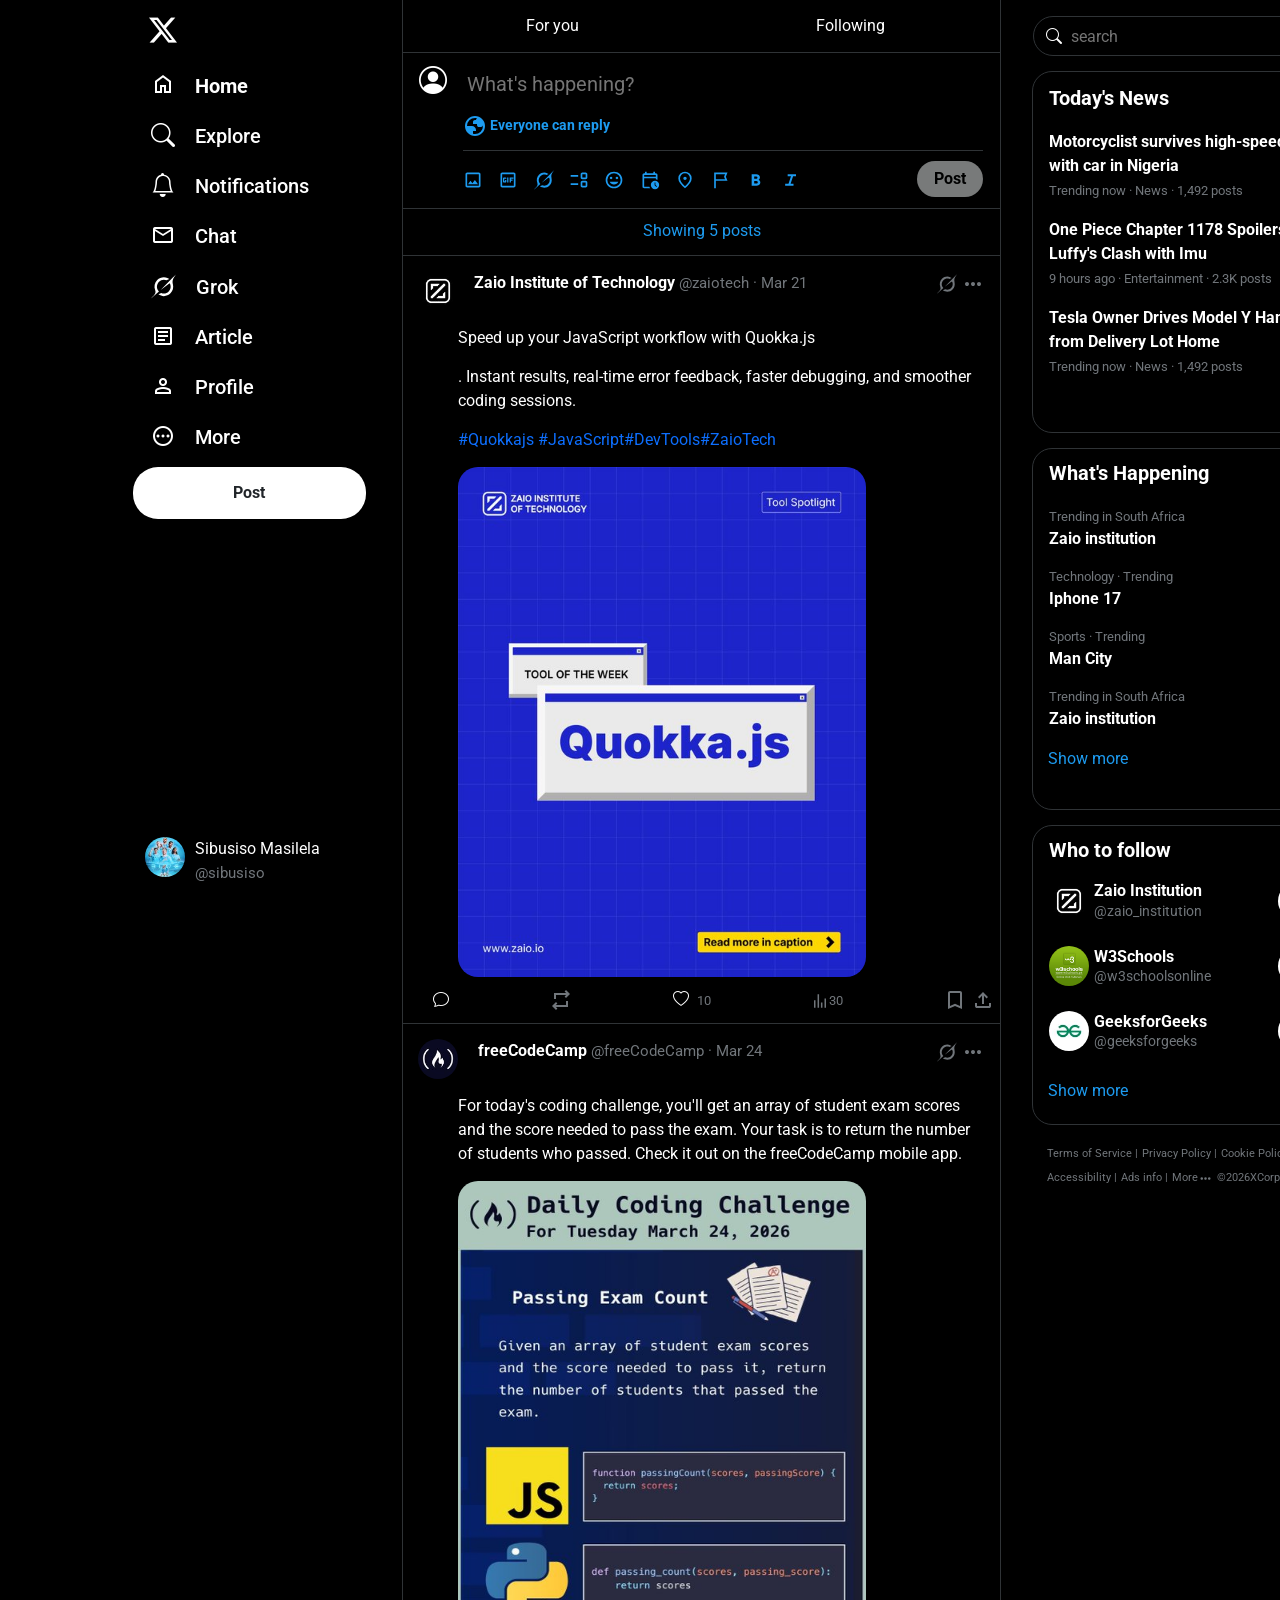
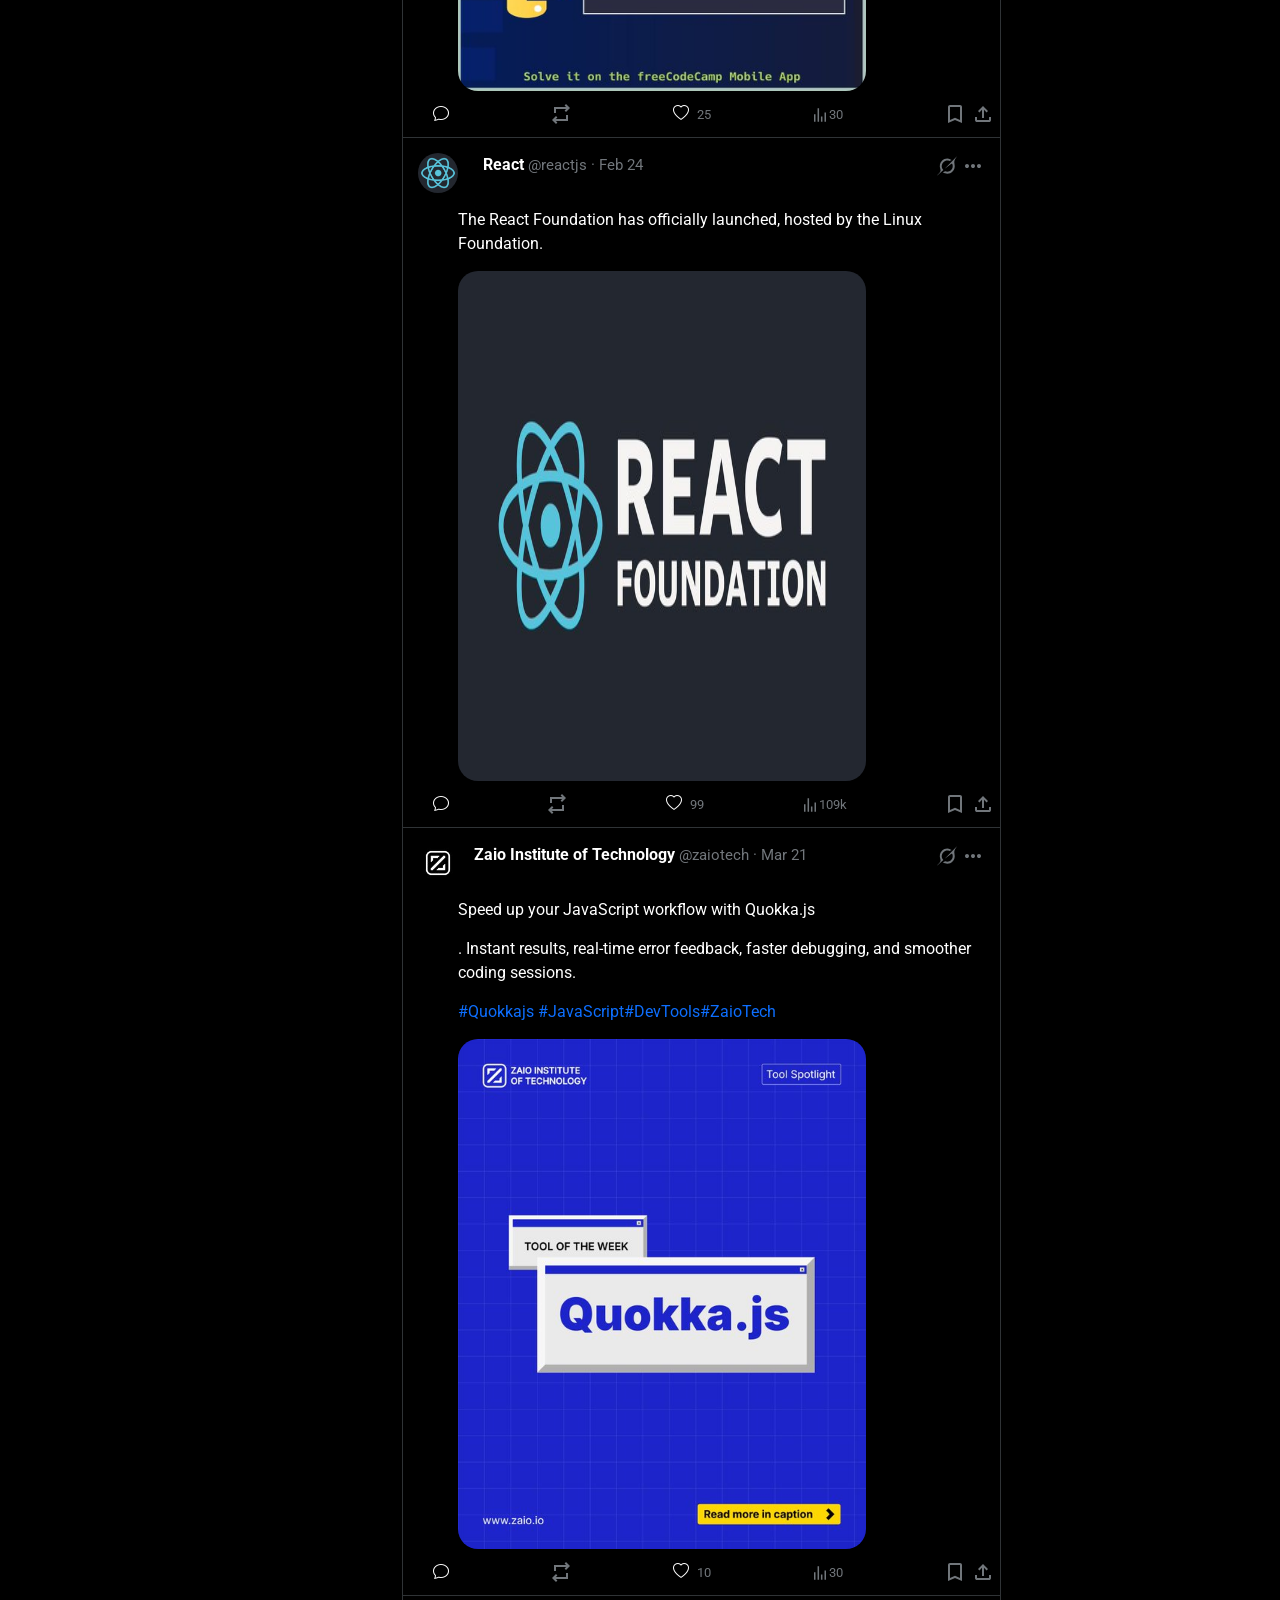
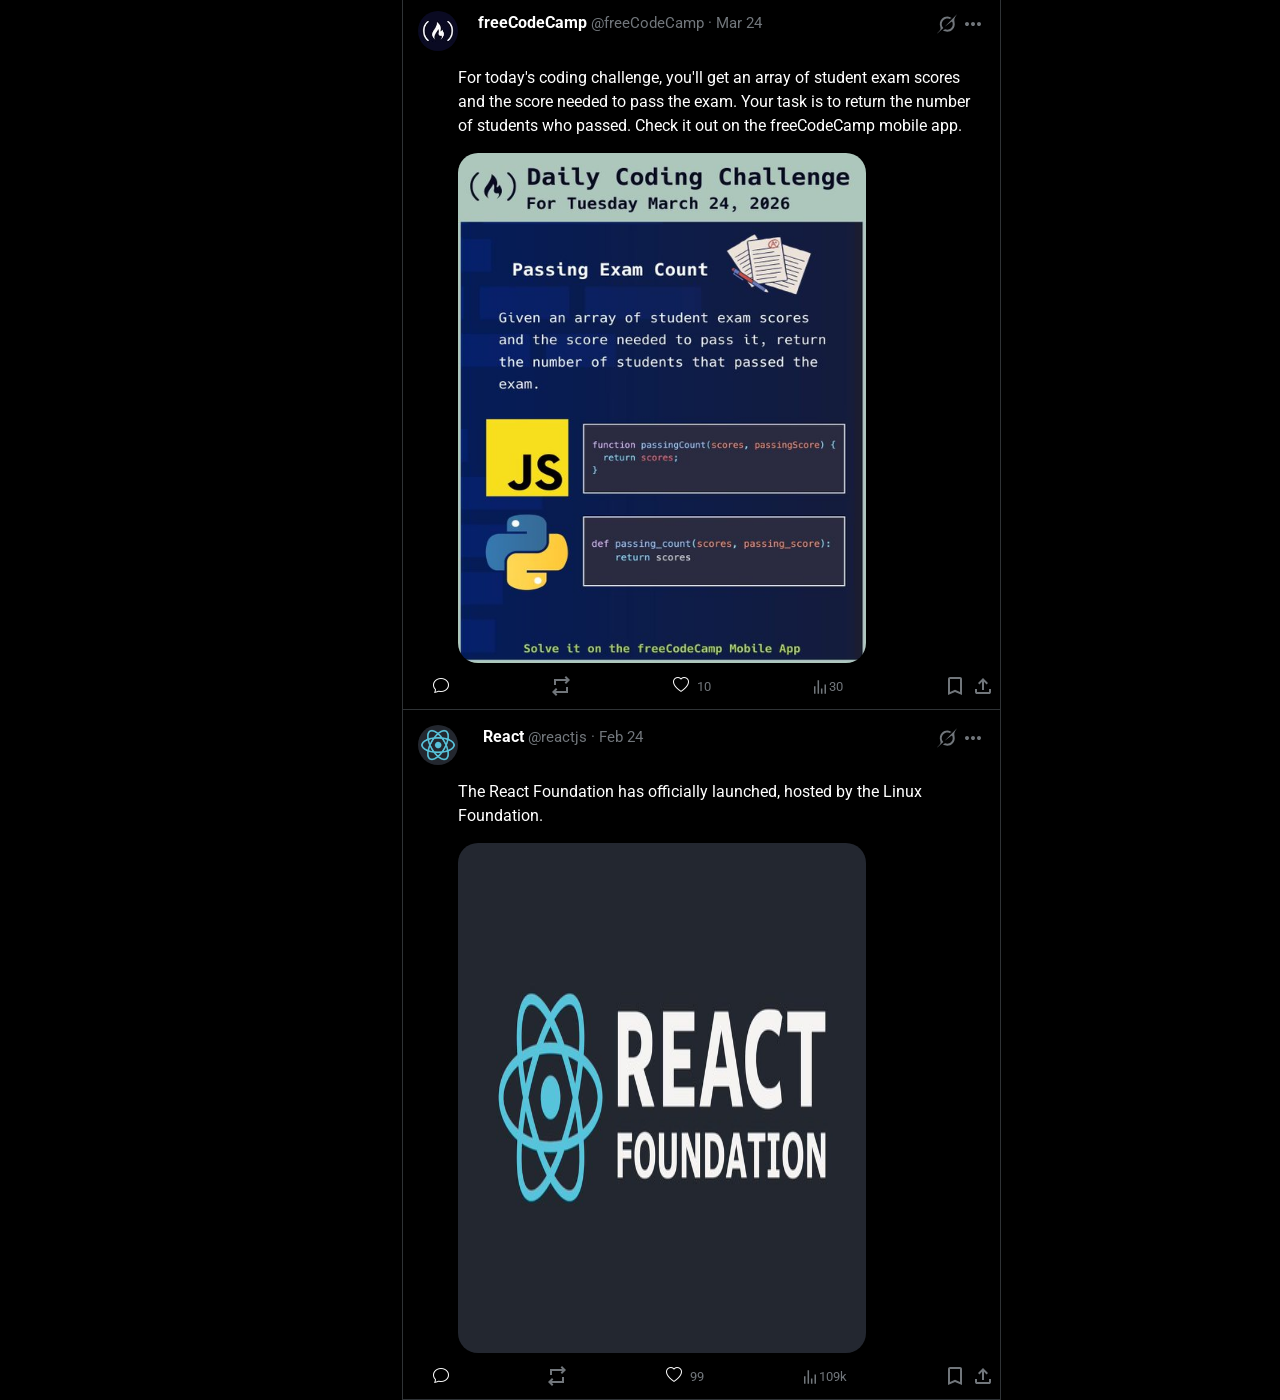
==== commit 0b92e457: "added posts and explore page with trending poage aslo" ====
--- a/index.html
+++ b/index.html
@@ -19,6 +19,7 @@
       href="https://fonts.googleapis.com/css2?family=Material+Symbols+Outlined:opsz,wght,FILL,GRAD@20..48,100..700,0..1,-50..200"
     />
     <link rel="stylesheet" href="styles.css" />
+    <link rel="stylesheet" href="responsive.css" />
   </head>
   <body>
     <div class="main-body">
@@ -33,9 +34,12 @@
               </div>
             </div>
             <div class="sidebar-item">
-              <span class="s-item item fw-bold fs-5">
+              <a
+                href="index.html"
+                class="s-item item fs-5 fw-bold text-decoration-none text-white"
+              >
                 <span class="material-symbols-outlined"> home </span>
-                Home</span
+                Home</a
               >
             </div>
             <div class="sidebar-item">
@@ -54,18 +58,13 @@
             </div>
             <div class="sidebar-item">
               <span class="s-item item fs-5 fw-medium">
-                <span class="material-symbols-outlined"> mail </span> Chat</span
+                <span class="material-symbols-outlined"> mail </span>
+                Chat</span
               >
             </div>
             <div class="sidebar-item">
               <span class="s-item item fs-5 fw-medium">
                 <img src="assets/grok.svg" alt="grok" /> Grok</span
-              >
-            </div>
-            <div class="sidebar-item">
-              <span class="s-item item fs-5 fw-medium">
-                <i class="fs-5 bi bi-bookmark"></i>
-                Bookmarks</span
               >
             </div>
             <div class="sidebar-item">
@@ -100,9 +99,6 @@
               <div class="header-footer-profile">
                 <span>Sibusiso Masilela</span>
                 <span class="header-profile-email">@sibusiso</span>
-              </div>
-              <div class="header-footer-icon">
-                <span><img src="assets/dots.svg" alt="dots" /></span>
               </div>
             </div>
           </div>
@@ -297,7 +293,7 @@
               </div>
               <div class="footer-icon">
                 <span><i class="bi bi-heart"></i></span>
-                <span class="like-count">0</span>
+                <span class="like-count">25</span>
               </div>
               <div class="footer-icon">
                 <span class="num-impression"
@@ -306,6 +302,60 @@
                     src="assets/impression.svg"
                     alt="impression"
                   />30</span
+                >
+              </div>
+              <div class="footer-icon">
+                <span
+                  ><img src="assets/grey_bookmark.svg" alt="grey_bookmark"
+                /></span>
+                <span><img src="assets/upload.svg" alt="upload" /></span>
+              </div>
+            </div>
+          </div>
+          <div class="x-post">
+            <div class="x-post-profile">
+              <div class="x-post-profile-img">
+                <img src="assets/react.png" alt="react" />
+              </div>
+              <div class="x-post-profile-details react">
+                <span class="x-post-title fw-bold">React</span>
+                <span class="x-post-date">@reactjs · Feb 24</span>
+              </div>
+              <div class="x-icons">
+                <span class="grey_grok"
+                  ><img src="assets/grey_grok.svg" alt="grey_grok"
+                /></span>
+                <span><img src="assets/dots.svg" alt="dots" /></span>
+              </div>
+            </div>
+            <div class="x-post-details">
+              <span
+                >The React Foundation has officially launched, hosted by the
+                Linux Foundation.
+              </span>
+
+              <div class="post-details-pics react-pic">
+                <img src="assets/react_post.png" alt="react-post" />
+              </div>
+            </div>
+            <div class="post-footer">
+              <div class="footer-icon">
+                <span><i class="bi bi-chat"></i></span>
+              </div>
+              <div class="footer-icon">
+                <span><img src="assets/repeat.svg" alt="repeat" /></span>
+              </div>
+              <div class="footer-icon">
+                <span><i class="bi bi-heart"></i></span>
+                <span class="like-count">99</span>
+              </div>
+              <div class="footer-icon">
+                <span class="num-impression"
+                  ><img
+                    class="impression"
+                    src="assets/impression.svg"
+                    alt="impression"
+                  />109k</span
                 >
               </div>
               <div class="footer-icon">
@@ -359,7 +409,7 @@
               </div>
               <div class="footer-icon">
                 <span><i class="bi bi-heart"></i></span>
-                <span class="like-count">15</span>
+                <span class="like-count">10</span>
               </div>
               <div class="footer-icon">
                 <span class="num-impression"
@@ -381,13 +431,11 @@
           <div class="x-post">
             <div class="x-post-profile">
               <div class="x-post-profile-img">
-                <img src="assets/zaio.png" alt="zaio" />
-              </div>
-              <div class="x-post-profile-details">
-                <span class="x-post-title fw-bold"
-                  >Zaio Institute of Technology</span
-                >
-                <span class="x-post-date">@zaiotech · Mar 21</span>
+                <img src="assets/freeCodeCamp.png" alt="freeCodeCamp" />
+              </div>
+              <div class="x-post-profile-details codeCamp">
+                <span class="x-post-title fw-bold">freeCodeCamp</span>
+                <span class="x-post-date">@freeCodeCamp · Mar 24</span>
               </div>
               <div class="x-icons">
                 <span class="grey_grok"
@@ -397,19 +445,15 @@
               </div>
             </div>
             <div class="x-post-details">
-              <span>Speed up your JavaScript workflow with Quokka.js</span>
               <span
-                >. Instant results, real-time error feedback, faster debugging,
-                and smoother coding sessions.
+                >For today's coding challenge, you'll get an array of student
+                exam scores and the score needed to pass the exam. Your task is
+                to return the number of students who passed. Check it out on the
+                freeCodeCamp mobile app.
               </span>
-              <span
-                ><a class="text-decoration-none" href="#">#Quokkajs</a>
-                <a class="text-decoration-none" href="#">#JavaScript</a
-                ><a class="text-decoration-none" href="#">#DevTools</a
-                ><a class="text-decoration-none" href="#">#ZaioTech</a></span
-              >
+
               <div class="post-details-pics">
-                <img src="assets/zaio-post.png" alt="zaio-post" />
+                <img src="assets/codeCampPost.png" alt="codeCampPost" />
               </div>
             </div>
             <div class="post-footer">
@@ -421,7 +465,7 @@
               </div>
               <div class="footer-icon">
                 <span><i class="bi bi-heart"></i></span>
-                <span class="like-count">0</span>
+                <span class="like-count">10</span>
               </div>
               <div class="footer-icon">
                 <span class="num-impression"
@@ -443,13 +487,11 @@
           <div class="x-post">
             <div class="x-post-profile">
               <div class="x-post-profile-img">
-                <img src="assets/zaio.png" alt="zaio" />
-              </div>
-              <div class="x-post-profile-details">
-                <span class="x-post-title fw-bold"
-                  >Zaio Institute of Technology</span
-                >
-                <span class="x-post-date">@zaiotech · Mar 21</span>
+                <img src="assets/react.png" alt="react" />
+              </div>
+              <div class="x-post-profile-details react">
+                <span class="x-post-title fw-bold">React</span>
+                <span class="x-post-date">@reactjs · Feb 24</span>
               </div>
               <div class="x-icons">
                 <span class="grey_grok"
@@ -459,19 +501,13 @@
               </div>
             </div>
             <div class="x-post-details">
-              <span>Speed up your JavaScript workflow with Quokka.js</span>
               <span
-                >. Instant results, real-time error feedback, faster debugging,
-                and smoother coding sessions.
+                >The React Foundation has officially launched, hosted by the
+                Linux Foundation.
               </span>
-              <span
-                ><a class="text-decoration-none" href="#">#Quokkajs</a>
-                <a class="text-decoration-none" href="#">#JavaScript</a
-                ><a class="text-decoration-none" href="#">#DevTools</a
-                ><a class="text-decoration-none" href="#">#ZaioTech</a></span
-              >
-              <div class="post-details-pics">
-                <img src="assets/zaio-post.png" alt="zaio-post" />
+
+              <div class="post-details-pics react-pic">
+                <img src="assets/react_post.png" alt="react-post" />
               </div>
             </div>
             <div class="post-footer">
@@ -483,7 +519,7 @@
               </div>
               <div class="footer-icon">
                 <span><i class="bi bi-heart"></i></span>
-                <span class="like-count">0</span>
+                <span class="like-count">99</span>
               </div>
               <div class="footer-icon">
                 <span class="num-impression"
@@ -491,69 +527,7 @@
                     class="impression"
                     src="assets/impression.svg"
                     alt="impression"
-                  />30</span
-                >
-              </div>
-              <div class="footer-icon">
-                <span
-                  ><img src="assets/grey_bookmark.svg" alt="grey_bookmark"
-                /></span>
-                <span><img src="assets/upload.svg" alt="upload" /></span>
-              </div>
-            </div>
-          </div>
-          <div class="x-post">
-            <div class="x-post-profile">
-              <div class="x-post-profile-img">
-                <img src="assets/zaio.png" alt="zaio" />
-              </div>
-              <div class="x-post-profile-details">
-                <span class="x-post-title fw-bold"
-                  >Zaio Institute of Technology</span
-                >
-                <span class="x-post-date">@zaiotech · Mar 21</span>
-              </div>
-              <div class="x-icons">
-                <span class="grey_grok"
-                  ><img src="assets/grey_grok.svg" alt="grey_grok"
-                /></span>
-                <span><img src="assets/dots.svg" alt="dots" /></span>
-              </div>
-            </div>
-            <div class="x-post-details">
-              <span>Speed up your JavaScript workflow with Quokka.js</span>
-              <span
-                >. Instant results, real-time error feedback, faster debugging,
-                and smoother coding sessions.
-              </span>
-              <span
-                ><a class="text-decoration-none" href="#">#Quokkajs</a>
-                <a class="text-decoration-none" href="#">#JavaScript</a
-                ><a class="text-decoration-none" href="#">#DevTools</a
-                ><a class="text-decoration-none" href="#">#ZaioTech</a></span
-              >
-              <div class="post-details-pics">
-                <img src="assets/zaio-post.png" alt="zaio-post" />
-              </div>
-            </div>
-            <div class="post-footer">
-              <div class="footer-icon">
-                <span><i class="bi bi-chat"></i></span>
-              </div>
-              <div class="footer-icon">
-                <span><img src="assets/repeat.svg" alt="repeat" /></span>
-              </div>
-              <div class="footer-icon">
-                <span><i class="bi bi-heart"></i></span>
-                <span class="like-count">0</span>
-              </div>
-              <div class="footer-icon">
-                <span class="num-impression"
-                  ><img
-                    class="impression"
-                    src="assets/impression.svg"
-                    alt="impression"
-                  />30</span
+                  />109k</span
                 >
               </div>
               <div class="footer-icon">
@@ -594,21 +568,21 @@
           <div class="news">
             <div class="n-title">
               <span class="fw-bold fs-7"
-                >Motorcyclist survives high-speed collision with car in
-                Nigeria</span
+                >One Piece Chapter 1178 Spoilers Reveal Luffy's Clash with
+                Imu</span
               >
             </div>
             <div class="n-details">
               <span class="small-detail"
-                >Trending now · News · 1,492 posts</span
+                >9 hours ago · Entertainment · 2.3K posts</span
               >
             </div>
           </div>
           <div class="news">
             <div class="n-title">
               <span class="fw-bold fs-7"
-                >Motorcyclist survives high-speed collision with car in
-                Nigeria</span
+                >Tesla Owner Drives Model Y Hands-Free from Delivery Lot
+                Home</span
               >
             </div>
             <div class="n-details">
--- a/styles.css
+++ b/styles.css
@@ -6,6 +6,11 @@
   font-family: "Roboto", sans-serif;
   background-color: black;
   color: white;
+  box-sizing: border-box;
+}
+
+body {
+  overflow-x: hidden;
 }
 
 .main-body {
@@ -31,6 +36,14 @@
   position: static;
 }
 
+.main {
+  border-right: 1px solid #2f3336;
+  display: flex;
+  flex-direction: column;
+  color: white;
+  width: 598.4px;
+}
+
 .sidebar {
   height: 100%;
   position: fixed;
@@ -72,6 +85,7 @@
 
 .item {
   display: flex;
+  padding: 8px;
   align-items: center;
   gap: 20px;
 }
@@ -124,14 +138,6 @@
   color: #71767b;
 }
 /* Main */
-
-.main {
-  border-right: 1px solid #2f3336;
-  display: flex;
-  flex-direction: column;
-  color: white;
-  width: 598.4px;
-}
 
 .main-top {
   display: flex;
@@ -226,6 +232,14 @@
   margin-right: 155px;
 }
 
+.react {
+  margin-right: 270px;
+}
+
+.react-pic img {
+  width: 600px;
+}
+
 .x-post-date {
   font-size: 15px;
   color: #71767b;
@@ -296,6 +310,7 @@
   height: 1214px;
   position: sticky;
   top: 0;
+  transition: all 0.3s ease;
 }
 
 .searchbar {
@@ -304,6 +319,7 @@
   border: 1px solid #2f3336;
   position: sticky;
   top: 0;
+  transition: all 0.3s ease;
 }
 
 .searchbar input {
@@ -376,6 +392,7 @@
   margin: 15px;
   position: sticky;
   top: 1;
+  transition: all 0.3s ease;
 }
 
 .follow-title {
@@ -537,34 +554,22 @@
   }
 }
 
-/* Responsive design for mobile */
-@media (max-width: 768px) {
-  .modal-content {
-    width: 95%;
-    max-height: 95vh;
-    border-radius: 15px;
-  }
-  
-  .modal-body {
-    padding: 15px;
-  }
-  
-  .modal-header {
-    padding: 12px 15px;
-  }
-}
-
 /* Explore Page Styles */
 .explore-search {
   padding: 16px;
+  display: flex;
+  justify-content: space-between;
+  align-content: center;
   border-bottom: 1px solid #2f3336;
 }
 
 .search-container {
   position: relative;
-  background-color: #1c1f23;
+  background-color: transparent;
+  width: 500px;
+  border: 1px solid #2f3336;
   border-radius: 25px;
-  padding: 12px 20px;
+  padding: 10px 12px;
   display: flex;
   align-items: center;
   gap: 12px;
@@ -579,12 +584,17 @@
   border: none;
   color: white;
   outline: none;
-  width: 100%;
+  width: 70%;
   font-size: 16px;
 }
 
 .search-container input::placeholder {
   color: #71767b;
+}
+
+.today-news-content {
+  border-bottom: 1px solid #2f3336;
+  margin: 15px;
 }
 
 .trending-tabs {
@@ -624,7 +634,6 @@
 
 .trending-item {
   padding: 16px;
-  border-bottom: 1px solid #2f3336;
   cursor: pointer;
   transition: background-color 0.2s;
 }
@@ -752,43 +761,19 @@
   color: white;
 }
 
-/* Mobile styles for post detail page */
-@media (max-width: 360px) {
-  .reply-section {
-    padding: 15px;
-  }
-  
-  .reply-input {
-    gap: 10px;
-  }
-  
-  .reply-profile {
-    width: 30px;
-    height: 30px;
-  }
-  
-  .reply-profile i {
-    font-size: 24px;
-  }
-  
-  .reply-content textarea {
-    font-size: 14px;
-    min-height: 40px;
-  }
-  
-  .reply-btn {
-    width: 60px;
-    height: 32px;
-    font-size: 12px;
-  }
-}
-
 /* Trending Page Styles */
 .trending-content-container {
   padding: 20px;
   min-height: 400px;
 }
 
+.news-title-content span {
+  width: 560px;
+  display: flex;
+  align-items: center;
+  justify-content: space-between;
+}
+
 .trending-placeholder {
   text-align: center;
   padding: 60px 20px;
@@ -799,199 +784,3 @@
 .trending-placeholder p {
   margin: 0;
 }
-
-/* Tablet Responsiveness */
-@media (min-width: 361px) and (max-width: 768px) {
-  .header {
-    width: 280px;
-  }
-  
-  .side-bar-links {
-    width: 260px;
-  }
-  
-  .sidebar-item {
-    width: 260px;
-  }
-  
-  .main {
-    width: calc(100% - 280px);
-  }
-  
-  .footer {
-    display: none;
-  }
-  
-  .message {
-    width: calc(100% - 80px);
-  }
-  
-  .globe {
-    width: calc(100% - 80px);
-  }
-  
-  .message-icons {
-    width: calc(100% - 80px);
-  }
-}
-
-/* Old Android Phone Responsiveness */
-@media (max-width: 360px) {
-  .main-body {
-    flex-direction: column;
-  }
-  
-  .header {
-    width: 100%;
-    border-right: none;
-    border-bottom: 1px solid #2f3336;
-    position: fixed;
-    top: 0;
-    height: 60px;
-    z-index: 100;
-    background-color: black;
-  }
-  
-  .sidebar {
-    flex-direction: row;
-    height: auto;
-    width: 100%;
-    position: fixed;
-    justify-content: space-between;
-    align-items: center;
-    padding: 0 10px;
-  }
-  
-  .side-bar-links {
-    display: flex;
-    align-items: center;
-    width: auto;
-    gap: 15px;
-  }
-  
-  .logo {
-    width: auto;
-  }
-  
-  .sidebar-item {
-    height: 40px;
-    width: auto;
-    margin: 0;
-    min-width: 40px;
-  }
-  
-  .sidebar-item:not(.logo):not(.tweet) {
-    display: none;
-  }
-  
-  .sidebar-item .item {
-    font-size: 0;
-  }
-  
-  .sidebar-item .item i,
-  .sidebar-item .item .material-symbols-outlined {
-    font-size: 20px;
-    height: 20px;
-    width: 20px;
-  }
-  
-  .tweet {
-    display: none;
-  }
-  
-  .profile {
-    display: none;
-  }
-  
-  .main {
-    width: 100%;
-    margin-top: 60px;
-    border-right: none;
-  }
-  
-  .main-top {
-    height: 40px;
-  }
-  
-  .top-left,
-  .top-right {
-    font-size: 14px;
-  }
-  
-  .message {
-    width: calc(100% - 60px);
-    height: 40px;
-    font-size: 14px;
-  }
-  
-  .globe {
-    width: calc(100% - 60px);
-    font-size: 12px;
-    margin-left: 60px;
-  }
-  
-  .message-icons {
-    width: calc(100% - 60px);
-    margin-left: 60px;
-  }
-  
-  .message-icon img {
-    height: 16px;
-  }
-  
-  .x-post-profile {
-    margin: 10px;
-  }
-  
-  .x-post-profile-img img {
-    height: 30px;
-  }
-  
-  .x-post-profile-details {
-    margin-right: 50px;
-  }
-  
-  .x-post-title {
-    font-size: 14px;
-  }
-  
-  .x-post-date {
-    font-size: 12px;
-  }
-  
-  .x-post-details {
-    margin: 0 15px 0 45px;
-    font-size: 14px;
-  }
-  
-  .post-details-pics img {
-    height: 250px;
-    width: calc(100% - 30px);
-  }
-  
-  .post-footer {
-    padding: 0 5px 10px 20px;
-  }
-  
-  .footer {
-    display: none;
-  }
-  
-  /* Explore page mobile styles */
-  .explore-search {
-    padding: 10px;
-  }
-  
-  .search-container {
-    padding: 10px 15px;
-  }
-  
-  .tab {
-    padding: 12px 15px;
-    font-size: 14px;
-  }
-  
-  .trending-title {
-    font-size: 14px;
-  }
-}
--- a/responsive.css
+++ b/responsive.css
@@ -0,0 +1,461 @@
+/* Responsive Design - Phone-only Responsiveness using Bootstrap-style approach */
+
+/* Mobile footer icon layout */
+@media (max-width: 575.98px) {
+  .footer-icon {
+    min-width: auto;
+    display: flex;
+    flex-direction: row;
+    align-items: center;
+    gap: 4px;
+  }
+  
+  .footer-icon i,
+  .footer-icon img {
+    font-size: 20px;
+    height: 20px;
+  }
+  
+  .like-count,
+  .num-impression {
+    font-size: 11px;
+    margin-left: 4px;
+  }
+}
+
+/* Small phones (≤575px) - Bootstrap xs breakpoint */
+@media (max-width: 575.98px) {
+  .main-body {
+    flex-direction: row;
+  }
+  
+  .header {
+    width: 280px;
+    border-right: none;
+    border-bottom: 1px solid #2f3336;
+    position: fixed;
+    top: 0;
+    left: 0;
+    height: 100vh;
+    z-index: 1000;
+    background-color: black;
+    transition: transform 0.3s ease-in-out;
+    transform-origin: left;
+  }
+  
+  .header.collapsed {
+    transform: translateX(-100%);
+  }
+  
+  .sidebar {
+    flex-direction: column;
+    height: 100vh;
+    width: 100%;
+    position: relative;
+    justify-content: flex-start;
+    align-items: stretch;
+    padding: 0;
+    overflow-y: auto;
+  }
+  
+  .side-bar-links {
+    display: flex;
+    flex-direction: column;
+    align-items: stretch;
+    width: 100%;
+    gap: 0;
+  }
+  
+  .logo {
+    width: 100%;
+    justify-content: center;
+    padding: 20px 0;
+  }
+  
+  .logo-item {
+    height: 40px;
+    width: 40px;
+  }
+  
+  .sidebar-item {
+    height: 50px;
+    width: 100%;
+    margin: 0;
+    padding: 0 20px;
+    display: flex;
+    align-items: center;
+    justify-content: flex-start;
+    gap: 20px;
+    border-bottom: 1px solid #2f3336;
+  }
+  
+  .sidebar-item .item {
+    font-size: 16px;
+    display: flex;
+    align-items: center;
+    gap: 20px;
+  }
+  
+  .sidebar-item .item i,
+  .sidebar-item .item .material-symbols-outlined {
+    font-size: 24px;
+    height: 24px;
+    width: 24px;
+  }
+  
+  .tweet {
+    display: flex;
+    justify-content: center;
+    padding: 15px 20px;
+  }
+  
+  .tweet span {
+    background-color: white;
+    color: black;
+    width: calc(100% - 40px);
+    height: 40px;
+    border-radius: 20px;
+    display: flex;
+    align-items: center;
+    justify-content: center;
+    font-size: 16px;
+  }
+  
+  .profile {
+    display: flex;
+    justify-content: space-between;
+    align-items: center;
+    padding: 15px 20px;
+    border-bottom: 1px solid #2f3336;
+  }
+  
+  .sidebar-footer {
+    display: flex;
+    justify-content: space-between;
+    align-items: center;
+    padding: 10px 20px;
+    margin-top: auto;
+  }
+  
+  .header-footer-profile {
+    display: flex;
+    align-items: center;
+    gap: 12px;
+  }
+  
+  .header-footer-img {
+    width: 30px;
+    height: 30px;
+  }
+  
+  .header-footer-img img {
+    width: 100%;
+    height: 100%;
+    border-radius: 50%;
+  }
+  
+  .header-footer-profile {
+    display: flex;
+    flex-direction: column;
+    align-items: flex-start;
+  }
+  
+  .header-profile-email {
+    font-size: 12px;
+    color: #71767b;
+  }
+  
+  /* Mobile menu toggle button */
+  .mobile-menu-toggle {
+    display: flex;
+    position: fixed;
+    top: 15px;
+    left: 15px;
+    z-index: 1001;
+    background-color: rgba(50, 50, 50, 0.95);
+    border: 1px solid rgba(255, 255, 255, 0.3);
+    color: white;
+    font-size: 20px;
+    cursor: pointer;
+    padding: 10px;
+    border-radius: 8px;
+    transition: all 0.3s ease;
+    box-shadow: 0 2px 8px rgba(0, 0, 0, 0.6);
+    min-width: 44px;
+    min-height: 44px;
+    align-items: center;
+    justify-content: center;
+  }
+  
+  .mobile-menu-toggle:hover {
+    background-color: rgba(70, 70, 70, 0.95);
+    transform: scale(1.05);
+    box-shadow: 0 4px 12px rgba(0, 0, 0, 0.7);
+  }
+  
+  .mobile-menu-toggle.active {
+    background-color: rgba(70, 70, 70, 0.95);
+  }
+  
+  .mobile-menu-toggle.active:hover {
+    background-color: rgba(90, 90, 90, 0.95);
+  }
+  
+  .main {
+    width: 100%;
+    margin-left: 0;
+    border-right: none;
+    padding: 0;
+    transition: margin-left 0.3s ease-in-out;
+  }
+  
+  .main.expanded {
+    margin-left: 0;
+  }
+  
+  .main-top {
+    height: 50px;
+    padding: 0 15px;
+  }
+  
+  .top-left,
+  .top-right {
+    font-size: 16px;
+  }
+  
+  .message {
+    width: calc(100% - 30px);
+    height: 45px;
+    font-size: 16px;
+    margin: 0 15px;
+  }
+  
+  .globe {
+    width: calc(100% - 30px);
+    font-size: 13px;
+    margin-left: 15px;
+  }
+  
+  .message-icons {
+    width: calc(100% - 30px);
+    margin-left: 15px;
+    flex-wrap: wrap;
+    gap: 8px;
+  }
+  
+  .message-icon img {
+    height: 18px;
+  }
+  
+  .x-post {
+    border-bottom: 1px solid #2f3336;
+  }
+  
+  .x-post-profile {
+    margin: 15px;
+  }
+  
+  .x-post-profile-img img {
+    height: 35px;
+  }
+  
+  .x-post-profile-details {
+    margin-right: 15px;
+  }
+  
+  .x-post-title {
+    font-size: 15px;
+    line-height: 1.2;
+  }
+  
+  .x-post-date {
+    font-size: 13px;
+  }
+  
+  .x-post-details {
+    margin: 0 15px 0 50px;
+    font-size: 15px;
+    line-height: 1.4;
+  }
+  
+  .post-details-pics img {
+    height: 200px;
+    width: calc(100% - 30px);
+    border-radius: 12px;
+  }
+  
+  .post-footer {
+    padding: 15px;
+    justify-content: space-around;
+  }
+  
+  .footer-icon {
+    min-width: auto;
+    display: flex;
+    flex-direction: row;
+    align-items: center;
+    gap: 4px;
+  }
+  
+  .footer-icon i,
+  .footer-icon img {
+    font-size: 20px;
+    height: 20px;
+  }
+  
+  .like-count,
+  .num-impression {
+    font-size: 11px;
+    margin-left: 4px;
+  }
+  
+  .footer {
+    display: none;
+  }
+  
+  /* Explore page mobile styles */
+  .explore-search {
+    padding: 15px;
+  }
+  
+  .search-container {
+    padding: 12px 15px;
+    width: 100%;
+  }
+  
+  .search-container input {
+    font-size: 16px;
+  }
+  
+  .trending-tabs {
+    padding: 0 15px;
+  }
+  
+  .tab {
+    padding: 12px 15px;
+    font-size: 14px;
+  }
+  
+  .trending-item {
+    padding: 15px;
+  }
+  
+  .trending-title {
+    font-size: 15px;
+  }
+  
+  .trending-posts {
+    font-size: 12px;
+  }
+  
+  /* Post detail page mobile styles */
+  .reply-section {
+    padding: 15px;
+  }
+  
+  .reply-input {
+    gap: 12px;
+  }
+  
+  .reply-profile {
+    width: 35px;
+    height: 35px;
+  }
+  
+  .reply-profile i {
+    font-size: 28px;
+  }
+  
+  .reply-content textarea {
+    font-size: 15px;
+    min-height: 50px;
+    padding: 12px;
+  }
+  
+  .reply-icons {
+    flex-direction: column;
+    gap: 10px;
+    align-items: flex-start;
+  }
+  
+  .reply-btn {
+    width: 70px;
+    height: 35px;
+    font-size: 14px;
+  }
+  
+  /* Trending page mobile */
+  .trending-content-container {
+    padding: 15px;
+  }
+  
+  .trending-placeholder {
+    padding: 50px 15px;
+    font-size: 16px;
+  }
+  
+  /* Search bar in footer for mobile */
+  .searchbar {
+    margin: 15px;
+    width: calc(100% - 30px);
+  }
+  
+  .searchbar input {
+    font-size: 16px;
+  }
+}
+
+/* Medium phones (576px - 767px) - Bootstrap sm breakpoint */
+@media (min-width: 576px) and (max-width: 767.98px) {
+  .header {
+    width: 280px;
+  }
+  
+  .side-bar-links {
+    width: 260px;
+  }
+  
+  .sidebar-item {
+    width: 260px;
+  }
+  
+  .main {
+    width: calc(100% - 280px);
+  }
+  
+  .footer {
+    display: none;
+  }
+  
+  .message {
+    width: calc(100% - 80px);
+  }
+  
+  .globe {
+    width: calc(100% - 80px);
+  }
+  
+  .message-icons {
+    width: calc(100% - 80px);
+  }
+  
+  .x-post-details {
+    font-size: 16px;
+  }
+  
+  .post-details-pics img {
+    height: 300px;
+  }
+  
+  .explore-search {
+    padding: 15px;
+  }
+  
+  .search-container {
+    width: 100%;
+  }
+  
+  .trending-tabs {
+    padding: 0 15px;
+  }
+}
